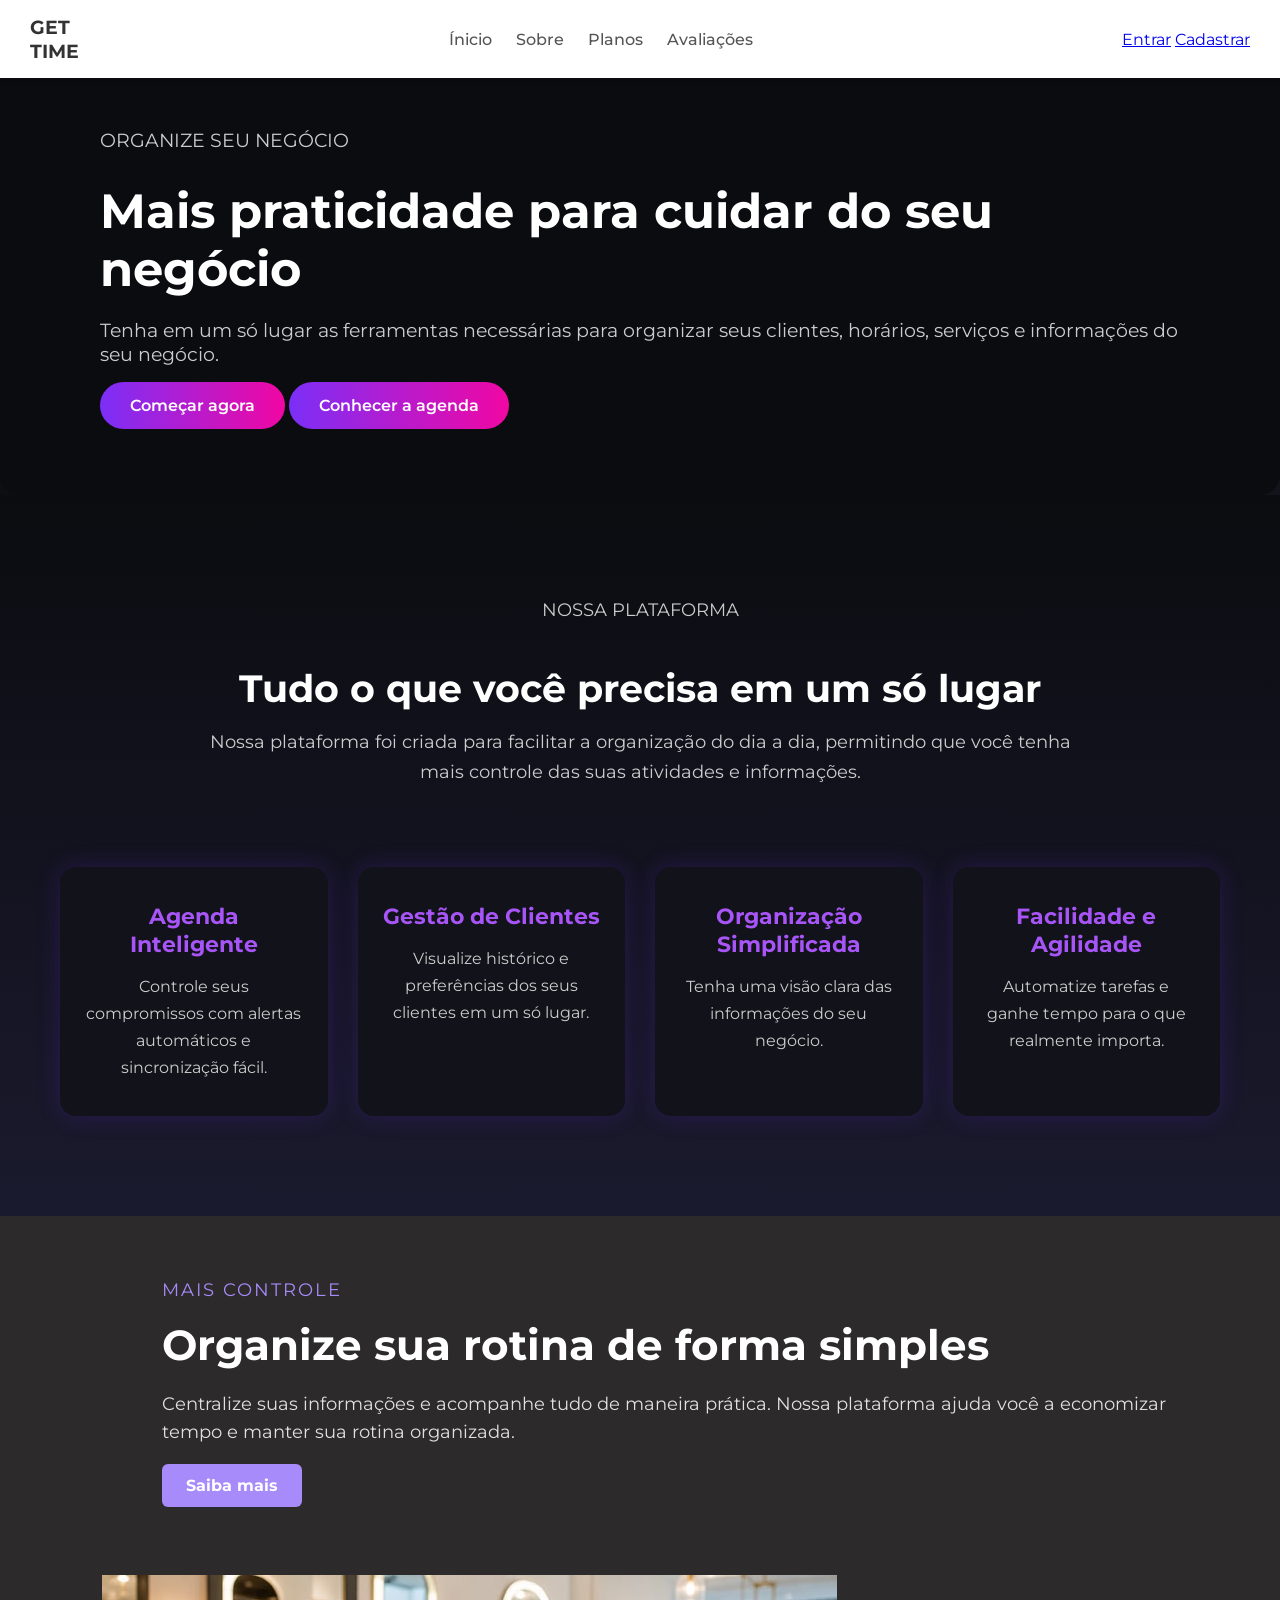
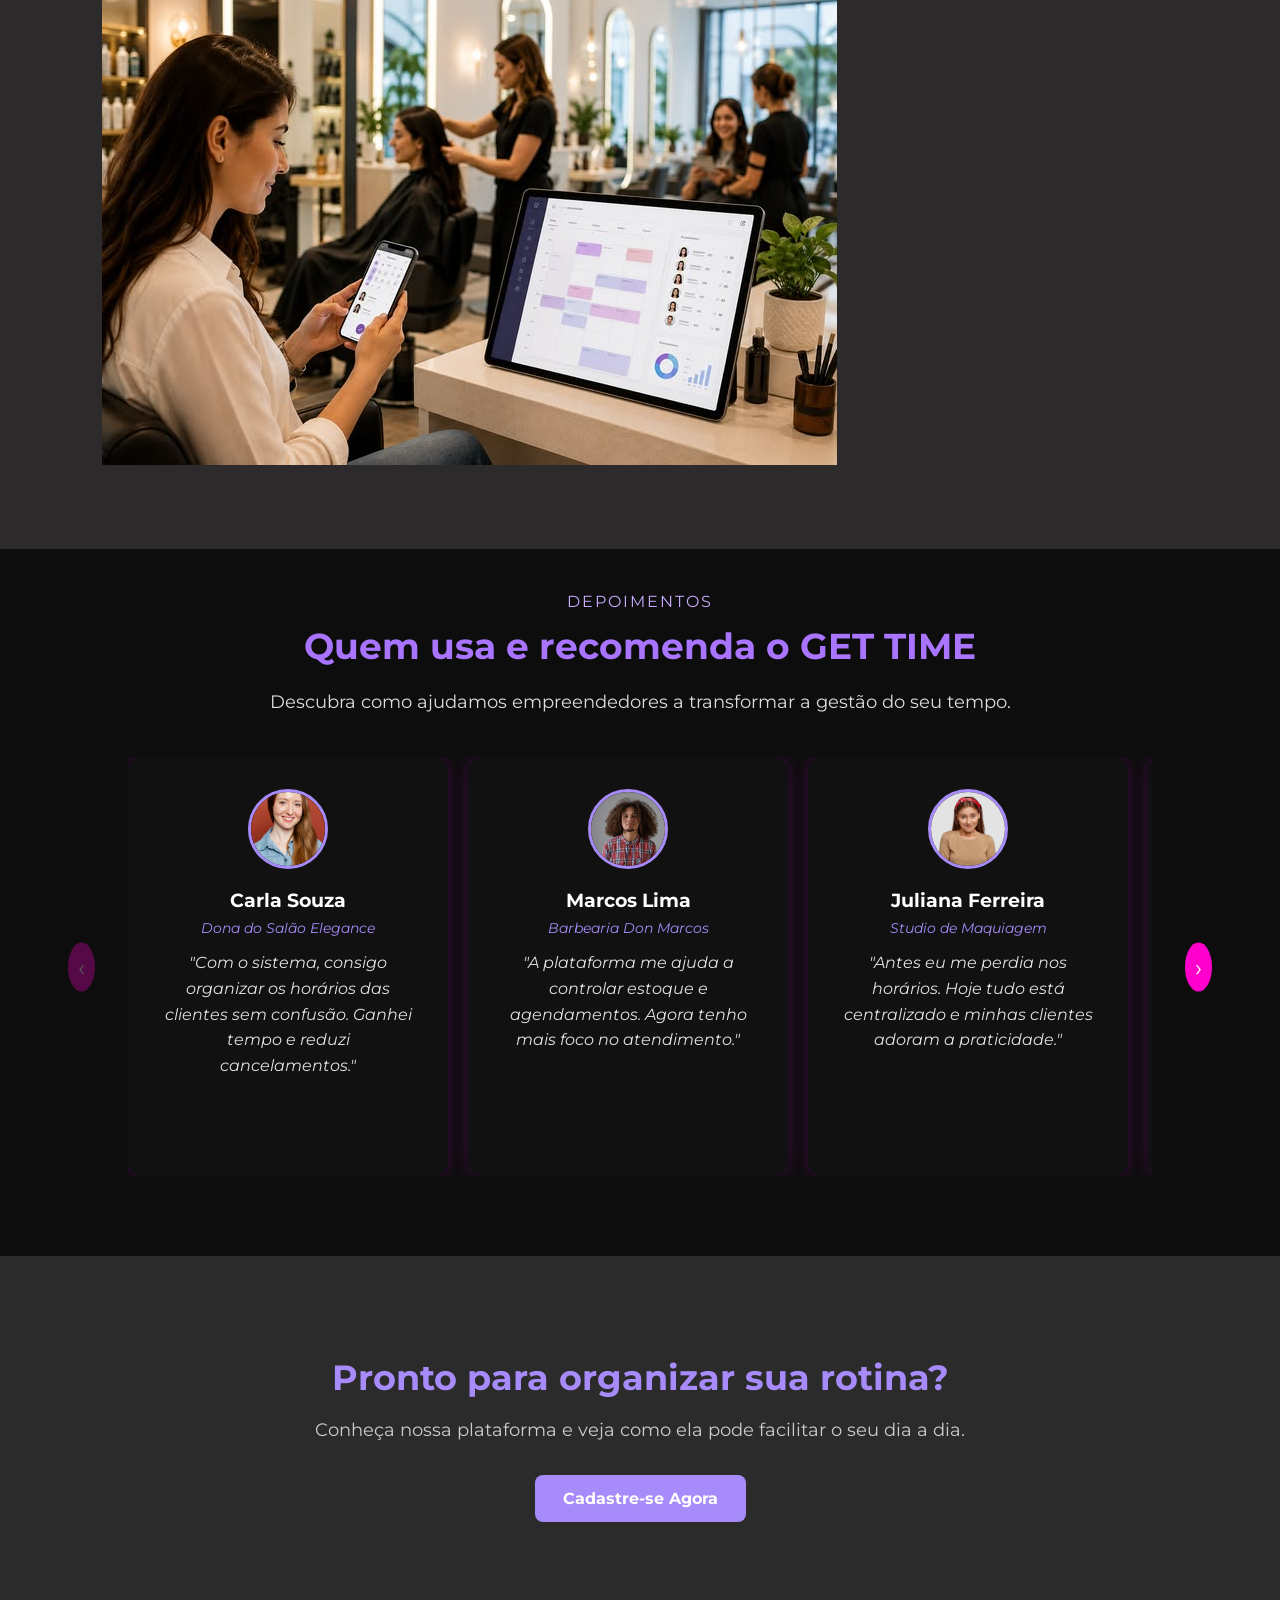
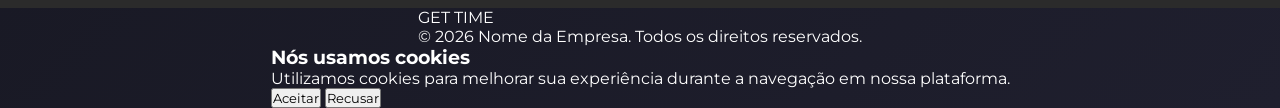
==== index.html @ 741501ce "patrick" ====
<!DOCTYPE html>
<html lang="pt-BR">

<head>
    <meta charset="UTF-8">
    <meta name="viewport" content="width=device-width, initial-scale=1.0">
    <title>Nome da Empresa</title>
    <link rel="stylesheet" href="css/stylesIndex.css">
</head>

<body>

    <!-- =========================
         CABEÇALHO / MENU
    ========================== -->
    <header class="topo">
        <div class="logo">
            <a href="index.html">
                <a href="index.html">GET<BR> TIME</a>
            </a>
        </div>


        <aside class="sidebar">

            <h2>Gestão Integrada Pro</h2>

            <nav>
                <a href="index.html">Ínicio</a>
                <a href="sobre.html">Sobre</a>
                <a href="planos.html">Planos</a>
                <a href="avaliacao.html">Avaliações</a>
            </nav>
            <!-- <nav>
        <a href="#">Dashboard</a>
        <a href="agenda.html">Agenda</a>
        <a href="#">Financeiro</a>
        <a href="#">Administração</a>
    </nav> -->

        </aside>

        <div class="menu-acoes">
            <a href="cadastro.html?modo=entrar" class="botao secundario">Entrar</a>
            <a href="cadastro.html?modo=cadastro" class="botao primario">Cadastrar</a>
        </div>
    </header>

    <main>

        <!-- =========================
             BANNER PRINCIPAL
        ========================== -->
        <section class="banner">
            <div class="banner-texto">
                <p class="subtitulo"><br><br>ORGANIZE SEU NEGÓCIO</p>
                <h1>Mais praticidade para cuidar do seu negócio</h1>
                <p>
                    Tenha em um só lugar as ferramentas
                    necessárias para organizar seus clientes,
                    horários, serviços e informações do seu negócio.
                </p>
                <div class="banner-acoes">
                    <a href="cadastro.html?modo=cadastro" class="botao primario">Começar agora</a>
                    <a href="agenda.html" class="botao secundario">Conhecer a agenda</a>
                </div>
            </div>
            <div class="banner-img">
                <!-- imagem1 -->
            </div>
        </section>

        <!-- =========================
             RECURSOS
        ========================== -->




        <section class="recursos">
            <div class="recursos-intro">
                <p class="subtitulo">NOSSA PLATAFORMA</p>
                <h2>Tudo o que você precisa em um só lugar</h2>
                <p>
                    Nossa plataforma foi criada para facilitar
                    a organização do dia a dia, permitindo que
                    você tenha mais controle das suas atividades
                    e informações.
                </p>
            </div>

            <div class="blocos-container">
                <div class="bloco">
                    <h3>Agenda Inteligente</h3>
                    <p>Controle seus compromissos com alertas automáticos e sincronização fácil.</p>
                </div>

                <div class="bloco">
                    <h3>Gestão de Clientes</h3>
                    <p>Visualize histórico e preferências dos seus clientes em um só lugar.</p>
                </div>

                <div class="bloco">
                    <h3>Organização Simplificada</h3>
                    <p>Tenha uma visão clara das informações do seu negócio.</p>
                </div>

                <div class="bloco">
                    <h3>Facilidade e Agilidade</h3>
                    <p>Automatize tarefas e ganhe tempo para o que realmente importa.</p>
                </div>
            </div>
        </section>

        <!-- =========================
             DESTAQUE / APRESENTAÇÃO
        ========================== -->
        <section class="destaque">
            <div class="destaque-img">
                <!-- imagem2 -->
            </div>

            <div class="destaque-texto">
                <p class="subtitulo">MAIS CONTROLE</p>
                <h2>Organize sua rotina de forma simples</h2>
                <p>
                    Centralize suas informações e acompanhe
                    tudo de maneira prática. Nossa plataforma
                    ajuda você a economizar tempo e manter
                    sua rotina organizada.
                </p>
                <a href="sobre.html" class="link-mais">Saiba mais</a>
            </div>


    <div class="chamada-imagem">
      <img src="img/index1.jpg" alt="Pessoa usando sistema de agendamento" />
    </div>
        </section>

<!-- Avaliações -->

  <section class="avaliacoes">
  <p class="subtitulo">DEPOIMENTOS</p>
  <h2>Quem usa e recomenda o GET TIME</h2>
  <p>Descubra como ajudamos empreendedores a transformar a gestão do seu tempo.</p>

  <div class="carousel-container">
    <button class="carousel-btn prev">‹</button>

    <div class="carousel-track">
      <div class="card">
        <img src="img/carla.jpg" alt="Carla Souza">
        <h3>Carla Souza</h3>
        <p class="profissao">Dona do Salão Elegance</p>
        <p>"Com o sistema, consigo organizar os horários das clientes sem confusão. Ganhei tempo e reduzi cancelamentos."</p>
      </div>

      <div class="card">
        <img src="img/MARCOS.jpg" alt="Marcos Lima">
        <h3>Marcos Lima</h3>
        <p class="profissao">Barbearia Don Marcos</p>
        <p>"A plataforma me ajuda a controlar estoque e agendamentos. Agora tenho mais foco no atendimento."</p>
      </div>

      <div class="card">
        <img src="img/juliana.jpg" alt="Juliana Ferreira">
        <h3>Juliana Ferreira</h3>
        <p class="profissao">Studio de Maquiagem</p>
        <p>"Antes eu me perdia nos horários. Hoje tudo está centralizado e minhas clientes adoram a praticidade."</p>
      </div>

      <div class="card">
        <img src="img/camila.jpg" alt="Camila Duarte">
        <h3>Camila Duarte</h3>
        <p class="profissao">Nail Studio CD</p>
        <p>“A praticidade é surreal. Meus pacientes recebem lembretes automáticos e quase não há faltas. O GET TIME trouxe profissionalismo e tranquilidade.”</p>
      </div>

      <div class="card">
        <img src="img/fran.jpeg" alt="Francielli Silva">
        <h3>Francielli Silva</h3>
        <p class="profissao">Clínica Essência</p>
        <p>“O sistema me ajudou a transformar o caos da agenda em organização. Hoje, cada cliente tem seu horário certinho e eu tenho paz.”</p>
      </div>

      <div class="card">
        <img src="img/kid.jpg" alt="Kid Martins">
        <h3>Kid Martins</h3>
        <p class="profissao">Barber Club</p>
        <p>“O sistema virou meu braço direito. Controle total de horários, estoque e pagamentos. É como ter um gerente 24h comigo.”</p>
      </div>
    </div>

    <button class="carousel-btn next">›</button>
  </div>
</section>

 <!-- =========================
             CHAMADA FINAL
        ========================== -->
        <section class="chamada">
            <h2>Pronto para organizar sua rotina?</h2>
            <p>Conheça nossa plataforma e veja como ela pode facilitar o seu dia a dia.</p><br>
            <a href="cadastro.html?modo=cadastro" class="botao primario">Cadastre-se Agora</a>
        </section>

    </main>




  </div>
</section>




    <!-- =========================
         RODAPÉ
    ========================== -->
    <footer class="rodape">
        <div class="rodape-logo">GET TIME</div>

        <!-- <nav class="rodape-links">
            <a href="index.html">Início</a>
            <a href="sobre.html">Sobre</a>
            <a href="planos.html">Planos</a>
            <a href="agenda.html">Agenda</a>
        </nav> -->

        <p class="rodape-texto">&copy; 2026 Nome da Empresa. Todos os direitos reservados.</p>
    </footer>

    <!-- =========================
         AVISO DE COOKIES
    ========================== -->
    <div class="cookies" id="aviso-cookies" hidden>
        <div class="cookies-texto">
            <h3>Nós usamos cookies</h3>
            <p>Utilizamos cookies para melhorar sua experiência durante a navegação em nossa plataforma.</p>
        </div>
        <div class="cookies-acoes">
            <button type="button" class="botao primario" id="btn-aceitar-cookies">Aceitar</button>
            <button type="button" class="botao secundario" id="btn-recusar-cookies">Recusar</button>
        </div>
    </div>




    <!-- Todo o JavaScript do site está reunido em um único arquivo -->
    <script src="js/script.js"></script>
</body>

</html>
---- css/stylesIndex.css ----
@import url('https://fonts.googleapis.com/css2?family=Montserrat:wght@300;400;500;600;700&display=swap');



* {
    margin: 0;
    padding: 0;
    box-sizing: border-box;
    font-family: 'Montserrat', sans-serif;
}


       body {
    background: linear-gradient(135deg, #0b0c10, #1f1f2e);
    color: #fff;
    display: flex;
    flex-direction: column;
    align-items: center;
    justify-content: flex-start; /* deixa o conteúdo começar do topo */
    min-height: 100vh; /* permite rolagem se o conteúdo for maior */
    overflow-x: hidden; /* evita barra horizontal */
}



    /* --- CABEÇALHO --- */
.topo {
    position: fixed;
    top: 0;
    left: 0;
    width: 100%;
    display: flex;
    justify-content: space-between;
    align-items: center;
    padding: 15px 30px;
    background-color: #ffffff;
    box-shadow: 0 2px 5px rgba(0, 0, 0, 0.1);
    z-index: 1000;
}

.topo .logo a {
    font-weight: 700;
    font-size: 1.2rem;
    color: #333;
    text-decoration: none;
}

.sidebar h2 {
    font-size: 1rem;
    display: none;
}

.sidebar nav a {
    margin: 0 10px;
    text-decoration: none;
    color: #555;
    font-weight: 500;
}

.sidebar nav a:hover {
    color: #512da8;
}

.banner {
    display: flex;
    justify-content: space-between;
    align-items: center;
    padding: 80px 100px;
    background-color: #0b0c10;
    border-radius: 20px;
    flex-wrap: wrap; /* evita corte em telas menores */
    min-height: auto; /* remove altura fixa */
}

.banner-texto {
    flex: 1;
}

.banner-texto h1 {
    font-size: 3rem;
    font-weight: 700;
    color: #fff;
    margin-bottom: 20px;
}

.banner-texto p {
    font-size: 1.2rem;
    color: #ccc;
    margin-bottom: 30px;
}

.banner-texto .botao {
    background: linear-gradient(90deg, #7b2ff7, #f107a3);
    color: #fff;
    padding: 14px 30px;
    border-radius: 30px;
    text-decoration: none;
    font-weight: 600;
    transition: transform 0.3s;
}

.banner-texto .botao:hover {
    transform: scale(1.05);
}

.banner-img img {
    border-radius: 20px;
    box-shadow: 0 0 40px rgba(123, 47, 247, 0.6);
}

/* --- CONTAINER PRINCIPAL --- */
.container {
    background-color: #fff;
    border-radius: 30px;
    box-shadow: 0 5px 15px rgba(0, 0, 0, 0.35);
    position: relative;
    overflow: hidden;
    width: 768px;
    max-width: 100%;
    min-height: 480px;
    margin-top: 60px;
}


.container p {
    font-size: 14px;
    line-height: 20px;
    letter-spacing: 0.3px;
    margin: 20px 0;
}

.container span {
    font-size: 12px;
}

.container a {
    color: #333;
    font-size: 13px;
    text-decoration: none;
    margin: 15px 0 10px;
}


/* CONFIGURAÇÃO DOS BLOCOS TELA INICIAL */

.blocos-container {
    display: flex;
    justify-content: center;
    flex-wrap: wrap;   /* permite quebrar em telas menores */
    gap: 25px;
    padding: 40px;
    align-items: stretch; /* todos os blocos ficam com mesma altura */
}

.bloco {
    flex: 1 1 250px;   /* largura mínima de 250px */
    background-color: #11121a;
    border-radius: 16px;
    box-shadow: 0 0 20px rgba(123, 47, 247, 0.2);
    padding: 30px;
    color: #fff;
    transition: all 0.4s ease;
    position: relative;
    overflow: visible; /* evita cortar texto */
}

.bloco:hover {
    transform: translateY(-10px) scale(1.03);
    box-shadow: 0 0 40px rgba(123, 47, 247, 0.5);
}

.bloco h3 {
    font-size: 1.4rem;
    font-weight: 700;
    color: #7b2ff7;
    margin-bottom: 15px;
}

.bloco p {
    font-size: 1rem;
    color: #ccc;
    line-height: 1.7;   /* mais espaçamento entre linhas */
    word-wrap: break-word; /* evita cortar palavras longas */
    margin-bottom: 0;   /* remove cortes por margem negativa */
}


.recursos {
    padding: 100px 60px 80px; /* espaçamento superior generoso */
    background: linear-gradient(180deg, #0b0c10 0%, #1a1a2e 100%);
    color: #fff;
    text-align: center;
}

.recursos-intro {
    max-width: 900px;
    margin: 0 auto 60px;
    text-align: center;
}

.recursos-intro h2 {
    font-size: 2.4rem;
    font-weight: 700;
    margin-bottom: 15px;
    color: #fff;
}

.recursos-intro p {
    font-size: 1.1rem;
    color: #ccc;
    line-height: 1.7;
    margin-bottom: 40px;
}

.blocos-container {
    display: flex;
    justify-content: center;
    flex-wrap: wrap;
    gap: 30px;
    padding: 20px 0;
}

.bloco {
    flex: 1 1 250px;
    background-color: #11121a;
    border-radius: 16px;
    box-shadow: 0 0 25px rgba(123, 47, 247, 0.2);
    padding: 35px 25px;
    color: #fff;
    transition: all 0.4s ease;
    position: relative;
    overflow: visible;
    min-width: 250px;
}

.bloco h3 {
    font-size: 1.4rem;
    font-weight: 700;
    color: #a855f7;
    margin-bottom: 15px;
}

.bloco p {
    font-size: 1rem;
    color: #ccc;
    line-height: 1.7;
}

/* destaque apresentação */

.destaque {
  background-color: #2c2a2a;
  color: #fff;
  display: flex;
  align-items: center;
  justify-content: space-between;
  padding: 80px 8%; /* reduzido para subir o conteúdo */
  gap: 60px;
  flex-wrap: wrap;
  position: relative;
}

.destaque-texto {
  flex: 1;
  min-width: 320px;
  transform: translateY(-20px); /* sobe o texto suavemente */
}

.destaque-texto .subtitulo {
  font-size: 1.1rem;
  color: #a78bfa;
  letter-spacing: 2px;
  text-transform: uppercase;
  margin-bottom: 15px;
}

.destaque-texto h2 {
  font-size: 2.6rem;
  margin-bottom: 20px;
  color: #fff;
}

.destaque-texto p {
  font-size: 1.1rem;
  color: #e0e0e0;
  margin-bottom: 30px;
  line-height: 1.6;
}

.link-mais {
  background: #a78bfa;
  color: #fff;
  padding: 12px 24px;
  border-radius: 6px;
  text-decoration: none;
  font-weight: bold;
  transition: 0.3s;
}

.link-mais:hover {
  background: #8b5cf6;
  transform: scale(1.05);
  box-shadow: 0 4px 12px rgba(167,139,250,0.4);
}

.destaque-imagem {
  flex: 1;
  min-width: 320px;
  text-align: center;
}

.destaque-imagem img {
  width: 100%;
  max-width: 500px;
  border-radius: 12px;
  box-shadow: 0 6px 18px rgba(0,0,0,0.3);
}

/* Responsividade */
@media (max-width: 768px) {
  .destaque {
    flex-direction: column;
    text-align: center;
  }

  .destaque-imagem img {
    max-width: 90%;
    margin-top: 30px;
  }
}








.chamada {
  background-color: #2b2b2b; /* tom escuro neutro */
  text-align: center;
  padding: 100px 15%;
  color: #fff;
}

.chamada h2 {
  font-size: 2.2rem;
  margin-bottom: 20px;
  color: #a78bfa; /* mantém o roxo suave */
}

.chamada p {
  font-size: 1.1rem;
  color: #ccc;
  margin-bottom: 30px;
}

.chamada .botao {
  background: #a78bfa;
  color: #fff;
  padding: 14px 28px;
  border-radius: 8px;
  text-decoration: none;
  font-weight: bold;
  transition: 0.3s;
}

.chamada .botao:hover {
  background: #8b5cf6;
}



/* FOTOS AVALIAÇÕES */

.card img {
  width: 80px;       /* controla a largura */
  height: 80px;      /* controla a altura */
  object-fit: cover; /* mantém proporção sem distorcer */
  border-radius: 50%; /* deixa circular */
  margin-bottom: 15px;
}

/* AVALIAÇÕES / DEPOIMENTOS - POSICIONAMENTO DE TEXTO */

.avaliacoes {
  text-align: center;
  background-color: #0d0d0d;
  padding-top: 40px; /* diminui o espaço superior */
  padding-bottom: 80px; /* mantém o espaço inferior */
  color: #fff;
}

.avaliacoes .subtitulo {
  font-size: 16px;
  letter-spacing: 2px;
  color: #c8aaff;
  margin-bottom: 10px;
}

.avaliacoes h2 {
  font-size: 36px;
  color: #a974ff;
  font-weight: 700;
  margin-bottom: 20px;
}

.avaliacoes p {
  font-size: 18px;
  color: #ddd;
  max-width: 800px;
  margin: 0 auto 40px auto; /* centraliza e adiciona espaçamento inferior */
  line-height: 1.6;
}

.card {
  background: #1a1a1a;
  border-radius: 16px;
  box-shadow: 0 6px 18px rgba(0,0,0,0.3);
  padding: 30px;
  max-width: 320px;
  text-align: left;
  transition: transform 0.3s, box-shadow 0.3s;
}

.card:hover {
  transform: translateY(-10px);
  box-shadow: 0 10px 25px rgba(167,139,250,0.4);
}

.card img {
  width: 70px;
  height: 70px;
  object-fit: cover;
  border-radius: 50%;
  border: 3px solid #a78bfa;
  margin-bottom: 15px;
}

.card h3 {
  font-size: 1.2rem;
  color: #fff;
  margin-bottom: 5px;
}

.card .profissao {
  font-size: 0.9rem;
  color: #a78bfa;
  margin-bottom: 10px;
}

.card .estrelas {
  color: #ffe600;
  margin-bottom: 15px;
  font-size: 1.2rem;
}

.card p {
  font-size: 1rem;
  color: #e0e0e0;
  line-height: 1.6;
  font-style: italic;
}

/* Responsividade */
@media (max-width: 768px) {
  .avaliacoes-grid {
    flex-direction: column;
    align-items: center;
  }

  .card {
    max-width: 90%;
  }
}

/* CARROSEL DOS DEPOIMENTOS */
.carousel-container {
  position: relative;
  width: 80%; /* ajuste conforme seu layout */
  margin: 0 auto;
}

.carousel-track {
  display: flex;
  overflow: hidden;
  gap: 20px;
}

.carousel-track::-webkit-scrollbar {
  display: none; /* oculta a barra de rolagem */
}

.card {
  flex: 0 0 calc(33.33% - 20px); /* 3 cards por vez */
  background: #111;
  color: #fff;
  border-radius: 15px;
  padding: 2rem;
  text-align: center;
  box-shadow: 0 0 15px rgba(255, 0, 255, 0.2);
}

.card img {
  width: 80px;
  height: 80px;
  border-radius: 50%;
  margin-bottom: 15px;
}

.carousel-btn {
  position: absolute;
  top: 50%;
  transform: translateY(-50%);
  background-color: #ff00cc;
  color: #fff;
  border: none;
  border-radius: 50%;
  font-size: 24px;
  cursor: pointer;
  padding: 10px;
  z-index: 10;
  transition: background 0.3s;
}

.carousel-btn:hover {
  background-color: #e600b8;

  .carousel-btn:disabled {
  cursor: not-allowed;
  opacity: 0.3;
}

}

.carousel-btn.prev { left: -60px; }
.carousel-btn.next { right: -60px; }

@media (max-width: 768px) {
  .card { flex: 0 0 80%; }
}
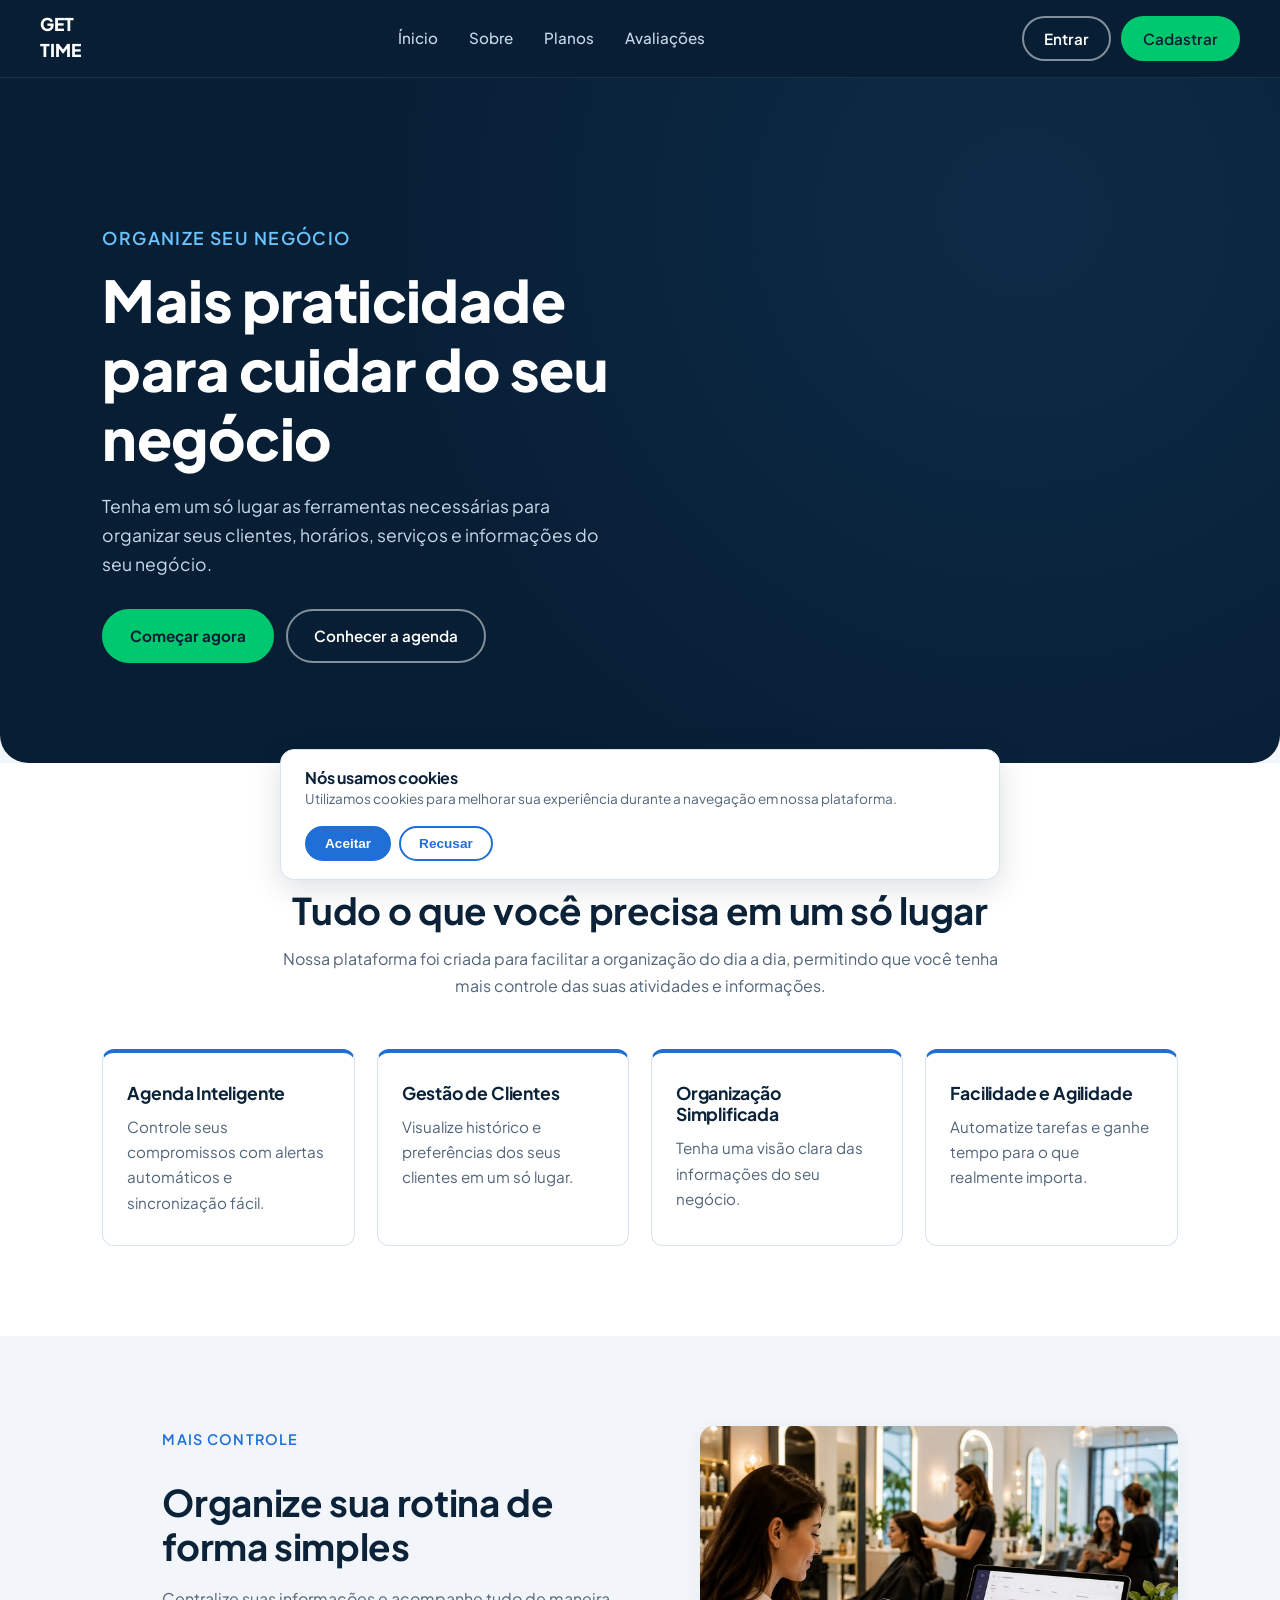
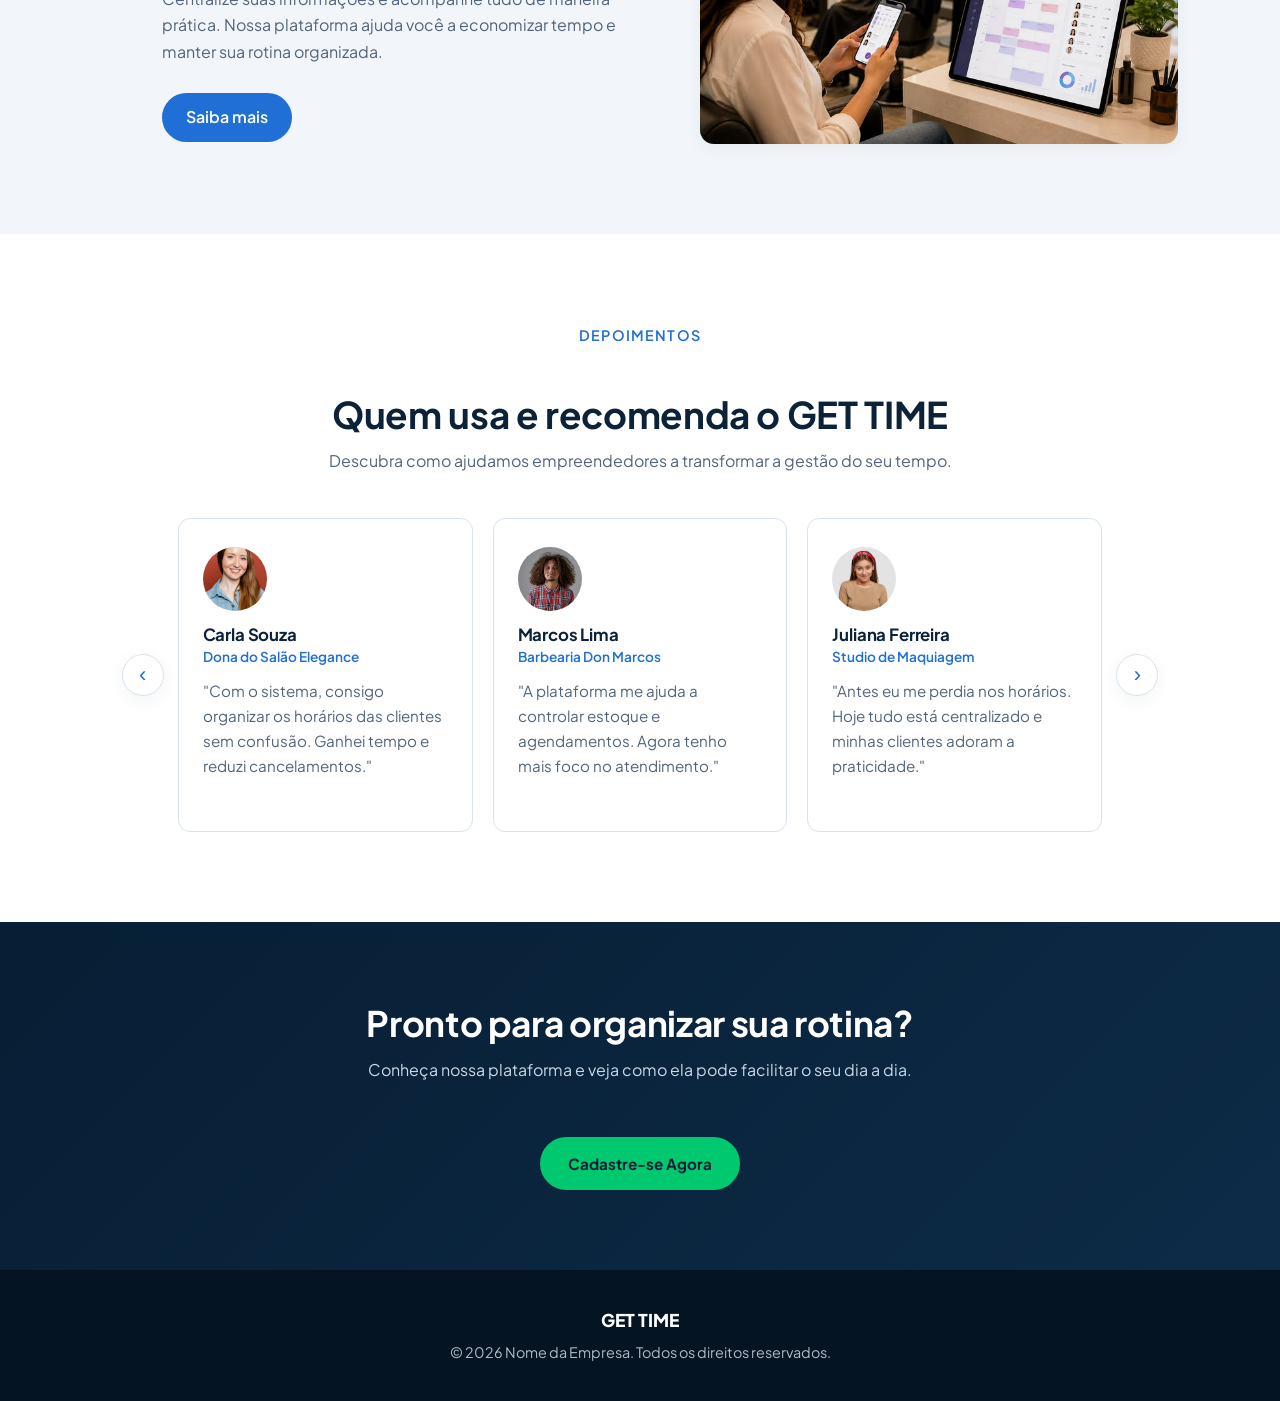
==== commit 5f243995: "atualização jonathan todas as telas" ====
--- a/index.html
+++ b/index.html
@@ -29,7 +29,7 @@
                 <a href="index.html">Ínicio</a>
                 <a href="sobre.html">Sobre</a>
                 <a href="planos.html">Planos</a>
-                <a href="avaliacao.html">Avaliações</a>
+                <a href="#avaliacoes">Avaliações</a>
             </nav>
             <!-- <nav>
         <a href="#">Dashboard</a>
@@ -140,7 +140,7 @@
 
 <!-- Avaliações -->
 
-  <section class="avaliacoes">
+  <section class="avaliacoes" id="avaliacoes" style="scroll-margin-top: 90px;">
   <p class="subtitulo">DEPOIMENTOS</p>
   <h2>Quem usa e recomenda o GET TIME</h2>
   <p>Descubra como ajudamos empreendedores a transformar a gestão do seu tempo.</p>
--- a/css/stylesIndex.css
+++ b/css/stylesIndex.css
@@ -1,541 +1,424 @@
-@import url('https://fonts.googleapis.com/css2?family=Montserrat:wght@300;400;500;600;700&display=swap');
-
-
+/* @import url('https://fonts.googleapis.com/css2?family=Montserrat:wght@300;400;500;600;700&display=swap'); */
+
+@import url('https://fonts.googleapis.com/css2?family=Bebas+Neue&display=swap');
+
+@import url('https://fonts.googleapis.com/css2?family=Plus+Jakarta+Sans:wght@400;500;600;700;800&display=swap');
+
+/* =========================
+   PALETA E BASE
+========================= */
+:root {
+  --fundo: #f2f6fb;
+  --superficie: #ffffff;
+  --verde-suave: #e6eefa;
+  --tinta: #0b2239;
+  --tinta-suave: #52657a;
+  --linha: #d9e3ef;
+  --primaria: #1f6fd6;
+  --primaria-escura: #1759ad;
+  --estrela: #f2b134;
+  --raio: 14px;
+  --sombra: 0 4px 18px rgba(28, 43, 51, 0.06);
+}
 
 * {
-    margin: 0;
-    padding: 0;
-    box-sizing: border-box;
-    font-family: 'Montserrat', sans-serif;
-}
-
-
-       body {
-    background: linear-gradient(135deg, #0b0c10, #1f1f2e);
-    color: #fff;
-    display: flex;
-    flex-direction: column;
-    align-items: center;
-    justify-content: flex-start; /* deixa o conteúdo começar do topo */
-    min-height: 100vh; /* permite rolagem se o conteúdo for maior */
-    overflow-x: hidden; /* evita barra horizontal */
-}
-
-
-
-    /* --- CABEÇALHO --- */
+  margin: 0;
+  padding: 0;
+  box-sizing: border-box;
+}
+
+html { scroll-behavior: smooth; }
+
+body {
+  font-family: 'Plus Jakarta Sans', system-ui, sans-serif;
+  background: var(--fundo);
+  color: var(--tinta);
+  line-height: 1.65;
+  overflow-x: hidden;
+}
+
+[hidden] { display: none !important; }
+
+img { max-width: 100%; display: block; }
+
+a:focus-visible, button:focus-visible {
+  outline: 3px solid var(--primaria);
+  outline-offset: 3px;
+}
+
+h1, h2, h3 { line-height: 1.2; letter-spacing: -0.01em; }
+
+.subtitulo {
+  font-size: 0.9rem;
+  font-weight: 600;
+  color: var(--primaria);
+  letter-spacing: 0.08em;
+  margin-bottom: 12px;
+}
+
+/* =========================
+   BOTÕES
+========================= */
+.botao {
+  display: inline-block;
+  padding: 12px 26px;
+  border-radius: 999px;
+  font-weight: 600;
+  font-size: 0.95rem;
+  text-decoration: none;
+  border: 2px solid var(--primaria);
+  cursor: pointer;
+  transition: background 0.2s, color 0.2s;
+}
+
+.botao.primario {
+  background: var(--primaria);
+  color: #fff;
+}
+.botao.primario:hover { background: var(--primaria-escura); border-color: var(--primaria-escura); }
+
+.botao.secundario {
+  background: transparent;
+  color: var(--primaria);
+}
+.botao.secundario:hover { background: var(--verde-suave); }
+
+/* =========================
+   CABEÇALHO
+========================= */
 .topo {
-    position: fixed;
-    top: 0;
-    left: 0;
-    width: 100%;
-    display: flex;
-    justify-content: space-between;
-    align-items: center;
-    padding: 15px 30px;
-    background-color: #ffffff;
-    box-shadow: 0 2px 5px rgba(0, 0, 0, 0.1);
-    z-index: 1000;
+  position: fixed;
+  top: 0;
+  left: 0;
+  width: 100%;
+  display: flex;
+  justify-content: space-between;
+  align-items: center;
+  gap: 20px;
+  padding: 12px 40px;
+  background: rgba(255, 255, 255, 0.95);
+  border-bottom: 1px solid var(--linha);
+  z-index: 1000;
 }
 
 .topo .logo a {
-    font-weight: 700;
-    font-size: 1.2rem;
-    color: #333;
-    text-decoration: none;
-}
-
-.sidebar h2 {
-    font-size: 1rem;
-    display: none;
-}
+  font-weight: 800;
+  font-size: 1.1rem;
+  line-height: 1.1;
+  color: var(--primaria);
+  text-decoration: none;
+}
+
+.sidebar h2 { display: none; }
 
 .sidebar nav a {
-    margin: 0 10px;
-    text-decoration: none;
-    color: #555;
-    font-weight: 500;
-}
-
-.sidebar nav a:hover {
-    color: #512da8;
-}
-
+  margin: 0 14px;
+  text-decoration: none;
+  color: var(--tinta-suave);
+  font-weight: 500;
+  font-size: 0.95rem;
+}
+.sidebar nav a:hover { color: var(--primaria); }
+
+.menu-acoes { display: flex; gap: 10px; }
+.menu-acoes .botao { padding: 8px 20px; }
+
+main { padding-top: 76px; }
+
+/* =========================
+   BANNER
+========================= */
 .banner {
-    display: flex;
-    justify-content: space-between;
-    align-items: center;
-    padding: 80px 100px;
-    background-color: #0b0c10;
-    border-radius: 20px;
-    flex-wrap: wrap; /* evita corte em telas menores */
-    min-height: auto; /* remove altura fixa */
-}
-
-.banner-texto {
-    flex: 1;
-}
-
-.banner-texto h1 {
-    font-size: 3rem;
-    font-weight: 700;
-    color: #fff;
-    margin-bottom: 20px;
-}
-
-.banner-texto p {
-    font-size: 1.2rem;
-    color: #ccc;
-    margin-bottom: 30px;
-}
-
-.banner-texto .botao {
-    background: linear-gradient(90deg, #7b2ff7, #f107a3);
-    color: #fff;
-    padding: 14px 30px;
-    border-radius: 30px;
-    text-decoration: none;
-    font-weight: 600;
-    transition: transform 0.3s;
-}
-
-.banner-texto .botao:hover {
-    transform: scale(1.05);
-}
-
-.banner-img img {
-    border-radius: 20px;
-    box-shadow: 0 0 40px rgba(123, 47, 247, 0.6);
-}
-
-/* --- CONTAINER PRINCIPAL --- */
-.container {
-    background-color: #fff;
-    border-radius: 30px;
-    box-shadow: 0 5px 15px rgba(0, 0, 0, 0.35);
-    position: relative;
-    overflow: hidden;
-    width: 768px;
-    max-width: 100%;
-    min-height: 480px;
-    margin-top: 60px;
-}
-
-
-.container p {
-    font-size: 14px;
-    line-height: 20px;
-    letter-spacing: 0.3px;
-    margin: 20px 0;
-}
-
-.container span {
-    font-size: 12px;
-}
-
-.container a {
-    color: #333;
-    font-size: 13px;
-    text-decoration: none;
-    margin: 15px 0 10px;
-}
-
-
-/* CONFIGURAÇÃO DOS BLOCOS TELA INICIAL */
-
-.blocos-container {
-    display: flex;
-    justify-content: center;
-    flex-wrap: wrap;   /* permite quebrar em telas menores */
-    gap: 25px;
-    padding: 40px;
-    align-items: stretch; /* todos os blocos ficam com mesma altura */
-}
-
-.bloco {
-    flex: 1 1 250px;   /* largura mínima de 250px */
-    background-color: #11121a;
-    border-radius: 16px;
-    box-shadow: 0 0 20px rgba(123, 47, 247, 0.2);
-    padding: 30px;
-    color: #fff;
-    transition: all 0.4s ease;
-    position: relative;
-    overflow: visible; /* evita cortar texto */
-}
-
-.bloco:hover {
-    transform: translateY(-10px) scale(1.03);
-    box-shadow: 0 0 40px rgba(123, 47, 247, 0.5);
-}
-
-.bloco h3 {
-    font-size: 1.4rem;
-    font-weight: 700;
-    color: #7b2ff7;
-    margin-bottom: 15px;
-}
-
-.bloco p {
-    font-size: 1rem;
-    color: #ccc;
-    line-height: 1.7;   /* mais espaçamento entre linhas */
-    word-wrap: break-word; /* evita cortar palavras longas */
-    margin-bottom: 0;   /* remove cortes por margem negativa */
-}
-
-
-.recursos {
-    padding: 100px 60px 80px; /* espaçamento superior generoso */
-    background: linear-gradient(180deg, #0b0c10 0%, #1a1a2e 100%);
-    color: #fff;
-    text-align: center;
-}
-
-.recursos-intro {
-    max-width: 900px;
-    margin: 0 auto 60px;
-    text-align: center;
-}
-
-.recursos-intro h2 {
-    font-size: 2.4rem;
-    font-weight: 700;
-    margin-bottom: 15px;
-    color: #fff;
-}
-
-.recursos-intro p {
-    font-size: 1.1rem;
-    color: #ccc;
-    line-height: 1.7;
-    margin-bottom: 40px;
-}
-
-.blocos-container {
-    display: flex;
-    justify-content: center;
-    flex-wrap: wrap;
-    gap: 30px;
-    padding: 20px 0;
-}
-
-.bloco {
-    flex: 1 1 250px;
-    background-color: #11121a;
-    border-radius: 16px;
-    box-shadow: 0 0 25px rgba(123, 47, 247, 0.2);
-    padding: 35px 25px;
-    color: #fff;
-    transition: all 0.4s ease;
-    position: relative;
-    overflow: visible;
-    min-width: 250px;
-}
-
-.bloco h3 {
-    font-size: 1.4rem;
-    font-weight: 700;
-    color: #a855f7;
-    margin-bottom: 15px;
-}
-
-.bloco p {
-    font-size: 1rem;
-    color: #ccc;
-    line-height: 1.7;
-}
-
-/* destaque apresentação */
-
-.destaque {
-  background-color: #2c2a2a;
-  color: #fff;
   display: flex;
   align-items: center;
   justify-content: space-between;
-  padding: 80px 8%; /* reduzido para subir o conteúdo */
+  gap: 40px;
+  padding: 80px 8% 90px;
+  background: linear-gradient(180deg, var(--verde-suave) 0%, var(--fundo) 100%);
+}
+
+.banner-texto { flex: 1; max-width: 640px; }
+
+.banner-texto h1 {
+  font-size: clamp(2rem, 4.5vw, 3.2rem);
+  font-weight: 800;
+  margin-bottom: 20px;
+}
+
+.banner-texto p { color: var(--tinta-suave); font-size: 1.1rem; }
+.banner-texto .subtitulo { color: var(--primaria); margin-bottom: 12px; }
+
+.banner-acoes { display: flex; flex-wrap: wrap; gap: 12px; margin-top: 30px; }
+
+.banner-img { flex: 1; }
+.banner-img:empty { display: none; }
+.banner-img img { border-radius: var(--raio); box-shadow: var(--sombra); }
+
+/* =========================
+   RECURSOS
+========================= */
+.recursos {
+  padding: 90px 8%;
+  background: var(--superficie);
+  text-align: center;
+}
+
+.recursos-intro { max-width: 720px; margin: 0 auto 50px; }
+.recursos-intro h2 { font-size: clamp(1.7rem, 3vw, 2.3rem); margin-bottom: 14px; }
+.recursos-intro p { color: var(--tinta-suave); }
+
+.blocos-container {
+  display: grid;
+  grid-template-columns: repeat(auto-fit, minmax(230px, 1fr));
+  gap: 22px;
+}
+
+.bloco {
+  background: var(--fundo);
+  border: 1px solid var(--linha);
+  border-radius: var(--raio);
+  padding: 30px 24px;
+  text-align: left;
+}
+
+.bloco h3 { font-size: 1.1rem; font-weight: 700; color: var(--primaria); margin-bottom: 10px; }
+.bloco p { font-size: 0.95rem; color: var(--tinta-suave); }
+
+/* =========================
+   DESTAQUE
+========================= */
+.destaque {
+  display: flex;
+  align-items: center;
+  justify-content: space-between;
+  flex-wrap: wrap;
   gap: 60px;
-  flex-wrap: wrap;
-  position: relative;
-}
-
-.destaque-texto {
-  flex: 1;
-  min-width: 320px;
-  transform: translateY(-20px); /* sobe o texto suavemente */
-}
-
-.destaque-texto .subtitulo {
-  font-size: 1.1rem;
-  color: #a78bfa;
-  letter-spacing: 2px;
-  text-transform: uppercase;
-  margin-bottom: 15px;
-}
-
-.destaque-texto h2 {
-  font-size: 2.6rem;
-  margin-bottom: 20px;
+  padding: 90px 8%;
+  background: var(--fundo);
+}
+
+.destaque-img:empty { display: none; }
+
+.destaque-texto { flex: 1; min-width: 300px; max-width: 560px; }
+.destaque-texto h2 { font-size: clamp(1.7rem, 3vw, 2.3rem); margin-bottom: 18px; }
+.destaque-texto p { color: var(--tinta-suave); margin-bottom: 28px; }
+
+.link-mais {
+  display: inline-block;
+  padding: 11px 24px;
+  border-radius: 999px;
+  background: var(--primaria);
   color: #fff;
-}
-
-.destaque-texto p {
-  font-size: 1.1rem;
-  color: #e0e0e0;
-  margin-bottom: 30px;
-  line-height: 1.6;
-}
-
-.link-mais {
-  background: #a78bfa;
-  color: #fff;
-  padding: 12px 24px;
-  border-radius: 6px;
+  font-weight: 600;
   text-decoration: none;
-  font-weight: bold;
-  transition: 0.3s;
-}
-
-.link-mais:hover {
-  background: #8b5cf6;
-  transform: scale(1.05);
-  box-shadow: 0 4px 12px rgba(167,139,250,0.4);
-}
-
-.destaque-imagem {
-  flex: 1;
-  min-width: 320px;
-  text-align: center;
-}
-
-.destaque-imagem img {
+  transition: background 0.2s;
+}
+.link-mais:hover { background: var(--primaria-escura); }
+
+.chamada-imagem { flex: 1; min-width: 300px; }
+.chamada-imagem img {
   width: 100%;
-  max-width: 500px;
-  border-radius: 12px;
-  box-shadow: 0 6px 18px rgba(0,0,0,0.3);
-}
-
-/* Responsividade */
-@media (max-width: 768px) {
-  .destaque {
-    flex-direction: column;
-    text-align: center;
-  }
-
-  .destaque-imagem img {
-    max-width: 90%;
-    margin-top: 30px;
-  }
-}
-
-
-
-
-
-
-
-
-.chamada {
-  background-color: #2b2b2b; /* tom escuro neutro */
-  text-align: center;
-  padding: 100px 15%;
-  color: #fff;
-}
-
-.chamada h2 {
-  font-size: 2.2rem;
-  margin-bottom: 20px;
-  color: #a78bfa; /* mantém o roxo suave */
-}
-
-.chamada p {
-  font-size: 1.1rem;
-  color: #ccc;
-  margin-bottom: 30px;
-}
-
-.chamada .botao {
-  background: #a78bfa;
-  color: #fff;
-  padding: 14px 28px;
-  border-radius: 8px;
-  text-decoration: none;
-  font-weight: bold;
-  transition: 0.3s;
-}
-
-.chamada .botao:hover {
-  background: #8b5cf6;
-}
-
-
-
-/* FOTOS AVALIAÇÕES */
-
-.card img {
-  width: 80px;       /* controla a largura */
-  height: 80px;      /* controla a altura */
-  object-fit: cover; /* mantém proporção sem distorcer */
-  border-radius: 50%; /* deixa circular */
-  margin-bottom: 15px;
-}
-
-/* AVALIAÇÕES / DEPOIMENTOS - POSICIONAMENTO DE TEXTO */
-
+  max-width: 520px;
+  margin-left: auto;
+  border-radius: var(--raio);
+  box-shadow: var(--sombra);
+}
+
+/* =========================
+   DEPOIMENTOS
+========================= */
 .avaliacoes {
   text-align: center;
-  background-color: #0d0d0d;
-  padding-top: 40px; /* diminui o espaço superior */
-  padding-bottom: 80px; /* mantém o espaço inferior */
-  color: #fff;
-}
-
-.avaliacoes .subtitulo {
-  font-size: 16px;
-  letter-spacing: 2px;
-  color: #c8aaff;
-  margin-bottom: 10px;
-}
-
-.avaliacoes h2 {
-  font-size: 36px;
-  color: #a974ff;
-  font-weight: 700;
-  margin-bottom: 20px;
-}
-
-.avaliacoes p {
-  font-size: 18px;
-  color: #ddd;
-  max-width: 800px;
-  margin: 0 auto 40px auto; /* centraliza e adiciona espaçamento inferior */
-  line-height: 1.6;
-}
+  background: var(--superficie);
+  padding: 90px 8%;
+}
+
+.avaliacoes h2 { font-size: clamp(1.7rem, 3vw, 2.3rem); margin-bottom: 12px; }
+.avaliacoes > p { color: var(--tinta-suave); max-width: 640px; margin: 0 auto 44px; }
+
+.carousel-container { position: relative; width: 86%; margin: 0 auto; }
+
+.carousel-track { display: flex; overflow: hidden; gap: 20px; }
 
 .card {
-  background: #1a1a1a;
-  border-radius: 16px;
-  box-shadow: 0 6px 18px rgba(0,0,0,0.3);
-  padding: 30px;
-  max-width: 320px;
+  flex: 0 0 calc((100% - 40px) / 3);
+  background: var(--fundo);
+  border: 1px solid var(--linha);
+  border-radius: var(--raio);
+  padding: 28px 24px;
   text-align: left;
-  transition: transform 0.3s, box-shadow 0.3s;
-}
-
-.card:hover {
-  transform: translateY(-10px);
-  box-shadow: 0 10px 25px rgba(167,139,250,0.4);
 }
 
 .card img {
-  width: 70px;
-  height: 70px;
+  width: 64px;
+  height: 64px;
   object-fit: cover;
   border-radius: 50%;
-  border: 3px solid #a78bfa;
-  margin-bottom: 15px;
-}
-
-.card h3 {
-  font-size: 1.2rem;
-  color: #fff;
-  margin-bottom: 5px;
-}
-
-.card .profissao {
-  font-size: 0.9rem;
-  color: #a78bfa;
-  margin-bottom: 10px;
-}
-
-.card .estrelas {
-  color: #ffe600;
-  margin-bottom: 15px;
-  font-size: 1.2rem;
-}
-
-.card p {
-  font-size: 1rem;
-  color: #e0e0e0;
-  line-height: 1.6;
-  font-style: italic;
-}
-
-/* Responsividade */
-@media (max-width: 768px) {
-  .avaliacoes-grid {
-    flex-direction: column;
-    align-items: center;
-  }
-
-  .card {
-    max-width: 90%;
-  }
-}
-
-/* CARROSEL DOS DEPOIMENTOS */
-.carousel-container {
-  position: relative;
-  width: 80%; /* ajuste conforme seu layout */
-  margin: 0 auto;
-}
-
-.carousel-track {
-  display: flex;
-  overflow: hidden;
-  gap: 20px;
-}
-
-.carousel-track::-webkit-scrollbar {
-  display: none; /* oculta a barra de rolagem */
-}
-
-.card {
-  flex: 0 0 calc(33.33% - 20px); /* 3 cards por vez */
-  background: #111;
-  color: #fff;
-  border-radius: 15px;
-  padding: 2rem;
-  text-align: center;
-  box-shadow: 0 0 15px rgba(255, 0, 255, 0.2);
-}
-
-.card img {
-  width: 80px;
-  height: 80px;
-  border-radius: 50%;
-  margin-bottom: 15px;
-}
+  margin-bottom: 14px;
+}
+
+.card h3 { font-size: 1.05rem; color: var(--tinta); }
+.card .profissao { font-size: 0.85rem; font-weight: 600; color: var(--primaria); margin-bottom: 10px; }
+.card p { font-size: 0.95rem; color: var(--tinta-suave); }
 
 .carousel-btn {
   position: absolute;
   top: 50%;
   transform: translateY(-50%);
-  background-color: #ff00cc;
+  width: 42px;
+  height: 42px;
+  display: grid;
+  place-items: center;
+  background: var(--superficie);
+  color: var(--primaria);
+  border: 1px solid var(--linha);
+  border-radius: 50%;
+  font-size: 22px;
+  cursor: pointer;
+  box-shadow: var(--sombra);
+  z-index: 10;
+  transition: background 0.2s, color 0.2s;
+}
+.carousel-btn:hover { background: var(--primaria); color: #fff; }
+.carousel-btn:disabled { cursor: not-allowed; opacity: 0.4; }
+.carousel-btn.prev { left: -56px; }
+.carousel-btn.next { right: -56px; }
+
+/* =========================
+   CHAMADA FINAL
+========================= */
+.chamada {
+  background: var(--primaria);
   color: #fff;
-  border: none;
-  border-radius: 50%;
-  font-size: 24px;
-  cursor: pointer;
-  padding: 10px;
-  z-index: 10;
-  transition: background 0.3s;
-}
-
-.carousel-btn:hover {
-  background-color: #e600b8;
-
-  .carousel-btn:disabled {
-  cursor: not-allowed;
-  opacity: 0.3;
-}
-
-}
-
-.carousel-btn.prev { left: -60px; }
-.carousel-btn.next { right: -60px; }
+  text-align: center;
+  padding: 80px 10%;
+}
+
+.chamada h2 { font-size: clamp(1.6rem, 3vw, 2.2rem); margin-bottom: 12px; }
+.chamada p { color: #d6ece9; margin-bottom: 28px; }
+
+.chamada .botao.primario {
+  background: #fff;
+  color: var(--primaria);
+  border-color: #fff;
+}
+.chamada .botao.primario:hover { background: var(--verde-suave); border-color: var(--verde-suave); }
+
+/* =========================
+   RODAPÉ
+========================= */
+.rodape {
+  text-align: center;
+  padding: 36px 20px;
+  background: var(--tinta);
+  color: #aebcc2;
+  font-size: 0.9rem;
+}
+.rodape-logo { color: #fff; font-weight: 800; font-size: 1.1rem; margin-bottom: 6px; }
+
+/* =========================
+   COOKIES
+========================= */
+.cookies {
+  position: fixed;
+  left: 20px;
+  right: 20px;
+  bottom: 20px;
+  max-width: 720px;
+  margin: 0 auto;
+  display: flex;
+  align-items: center;
+  justify-content: space-between;
+  flex-wrap: wrap;
+  gap: 16px;
+  padding: 18px 24px;
+  background: var(--superficie);
+  border: 1px solid var(--linha);
+  border-radius: var(--raio);
+  box-shadow: 0 8px 30px rgba(28, 43, 51, 0.15);
+  z-index: 2000;
+}
+.cookies-texto h3 { font-size: 1rem; }
+.cookies-texto p { font-size: 0.85rem; color: var(--tinta-suave); }
+.cookies-acoes { display: flex; gap: 8px; }
+.cookies .botao { padding: 8px 18px; font-size: 0.85rem; }
+
+/* =========================
+   RESPONSIVO
+========================= */
+@media (max-width: 900px) {
+  .topo { padding: 10px 16px; flex-wrap: wrap; justify-content: center; }
+  main { padding-top: 120px; }
+  .banner { flex-direction: column; padding: 50px 6%; }
+  .carousel-container { width: 100%; }
+  .carousel-btn.prev { left: -6px; }
+  .carousel-btn.next { right: -6px; }
+}
 
 @media (max-width: 768px) {
-  .card { flex: 0 0 80%; }
-}
+  .card { flex: 0 0 85%; }
+  .destaque { gap: 30px; }
+}
+
+@media (prefers-reduced-motion: reduce) {
+  * { transition: none !important; scroll-behavior: auto !important; }
+}
+
+
+/* =========================================================
+   ESTILO "ESCOLA ONLINE" (inspirado na Alura)
+   Azul marinho no topo e na chamada final, verde só nos botões
+   de ação e seções claras no meio para não pesar.
+========================================================= */
+:root {
+  --marinho: #071e34;
+  --marinho-2: #0d2b47;
+  --ciano: #6cc4ff;
+  --cta: #00c86f;
+  --cta-escuro: #00a95e;
+}
+
+/* Cabeçalho */
+.topo { background: var(--marinho); border-bottom: 1px solid rgba(255,255,255,.08); }
+.topo .logo a { color: #fff; }
+.sidebar nav a { color: #c9d8e8; }
+.sidebar nav a:hover { color: #fff; }
+.topo .botao.secundario { color: #fff; border-color: rgba(255,255,255,.5); }
+.topo .botao.secundario:hover { background: rgba(255,255,255,.1); }
+.topo .botao.primario { background: var(--cta); border-color: var(--cta); color: var(--marinho); }
+.topo .botao.primario:hover { background: var(--cta-escuro); border-color: var(--cta-escuro); }
+
+/* Banner */
+.banner {
+  background: radial-gradient(circle at 80% 20%, var(--marinho-2) 0%, var(--marinho) 60%);
+  padding-top: 90px;
+  padding-bottom: 100px;
+  border-radius: 0 0 28px 28px;
+}
+.banner-texto h1 { color: #fff; font-size: clamp(2.2rem, 5vw, 3.6rem); }
+.banner-texto p { color: #c9d8e8; }
+.banner-texto .subtitulo { color: var(--ciano); }
+.banner .botao.primario { background: var(--cta); border-color: var(--cta); color: var(--marinho); font-weight: 700; }
+.banner .botao.primario:hover { background: var(--cta-escuro); border-color: var(--cta-escuro); }
+.banner .botao.secundario { color: #fff; border-color: rgba(255,255,255,.5); }
+.banner .botao.secundario:hover { background: rgba(255,255,255,.1); }
+
+/* Seções claras */
+.recursos .subtitulo, .destaque .subtitulo, .avaliacoes .subtitulo { color: var(--primaria); }
+.bloco { background: #fff; border: 1px solid var(--linha); border-top: 4px solid var(--primaria); border-radius: 12px; transition: box-shadow .2s; }
+.bloco:hover { box-shadow: 0 10px 28px rgba(7,30,52,.10); }
+.bloco h3 { color: var(--tinta); }
+.recursos { background: #fff; }
+.destaque { background: var(--fundo); }
+.card { background: #fff; border-radius: 12px; }
+.card .profissao { color: var(--primaria); }
+.carousel-btn:hover { background: var(--primaria); }
+
+/* Chamada final */
+.chamada { background: linear-gradient(135deg, var(--marinho) 0%, var(--marinho-2) 100%); }
+.chamada p { color: #c9d8e8; }
+.chamada .botao.primario { background: var(--cta); border-color: var(--cta); color: var(--marinho); font-weight: 700; }
+.chamada .botao.primario:hover { background: var(--cta-escuro); border-color: var(--cta-escuro); }
+
+/* Rodapé */
+.rodape { background: #041423; }
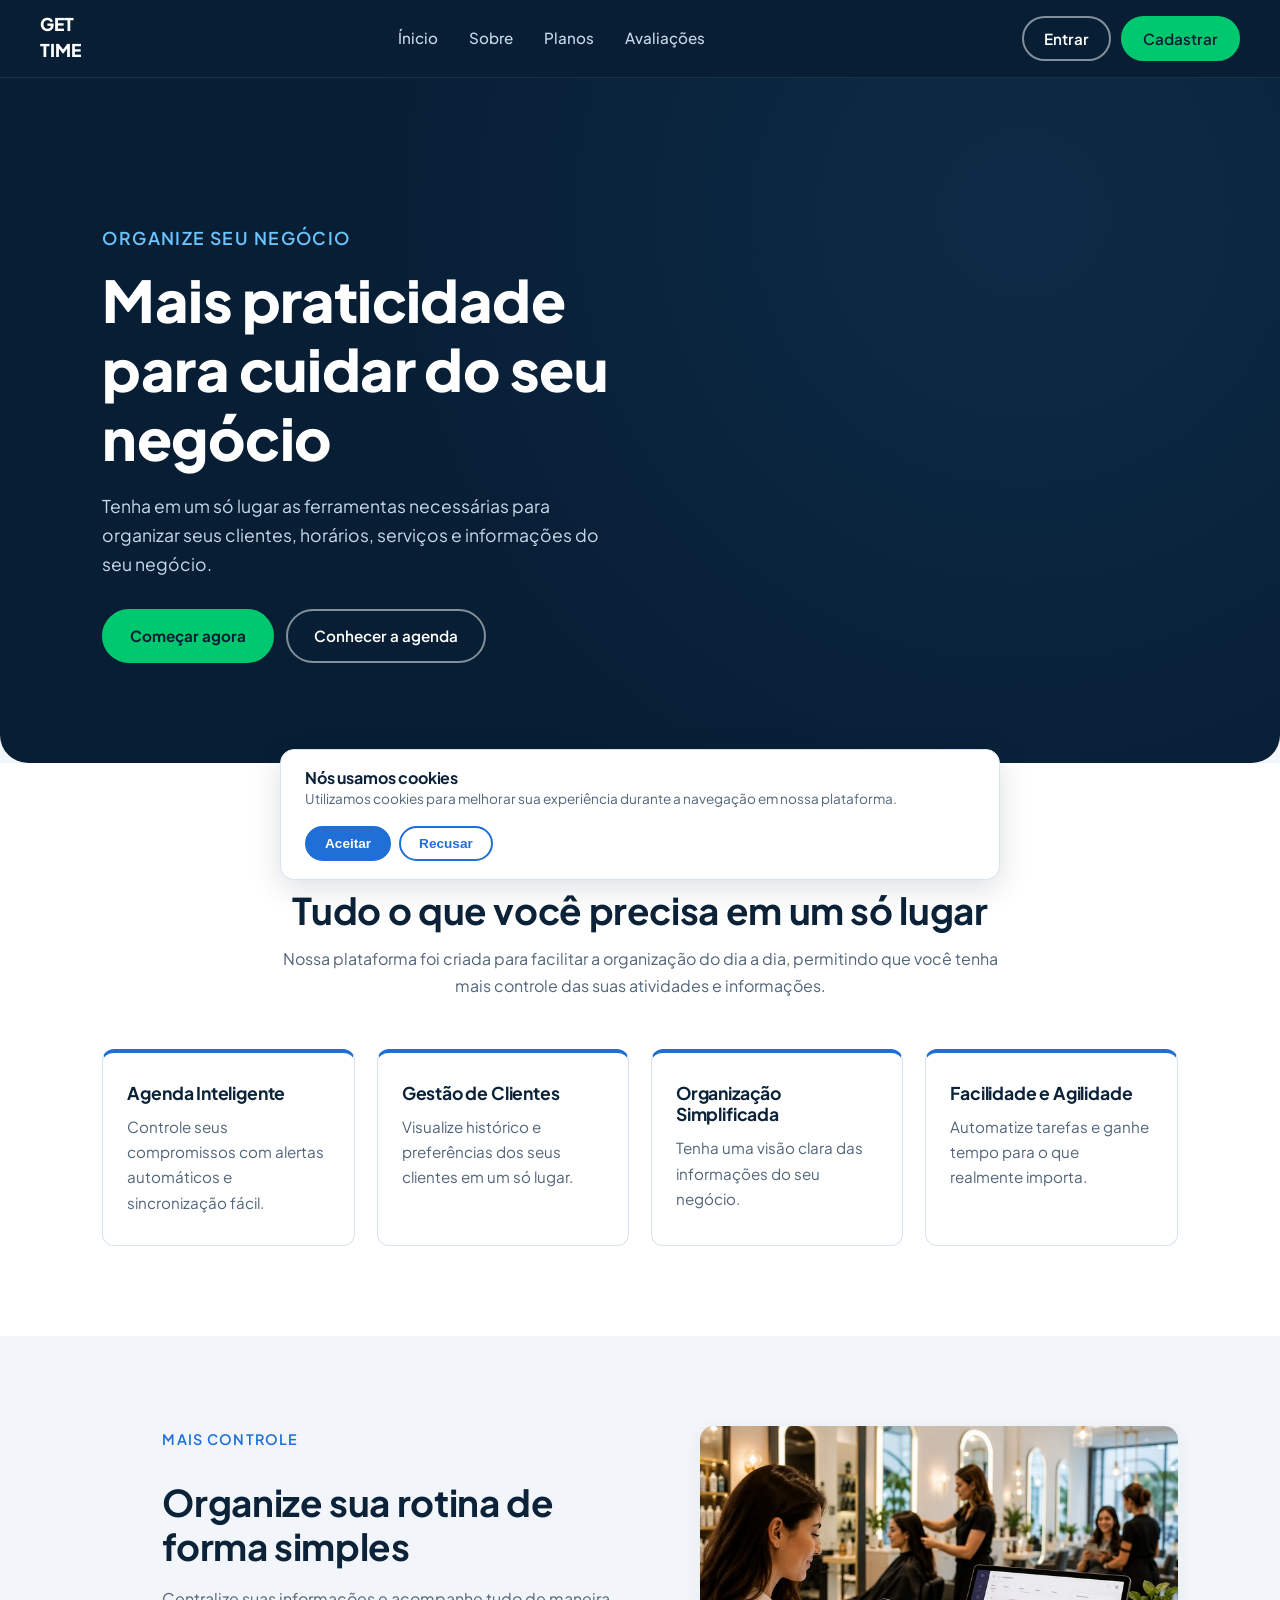
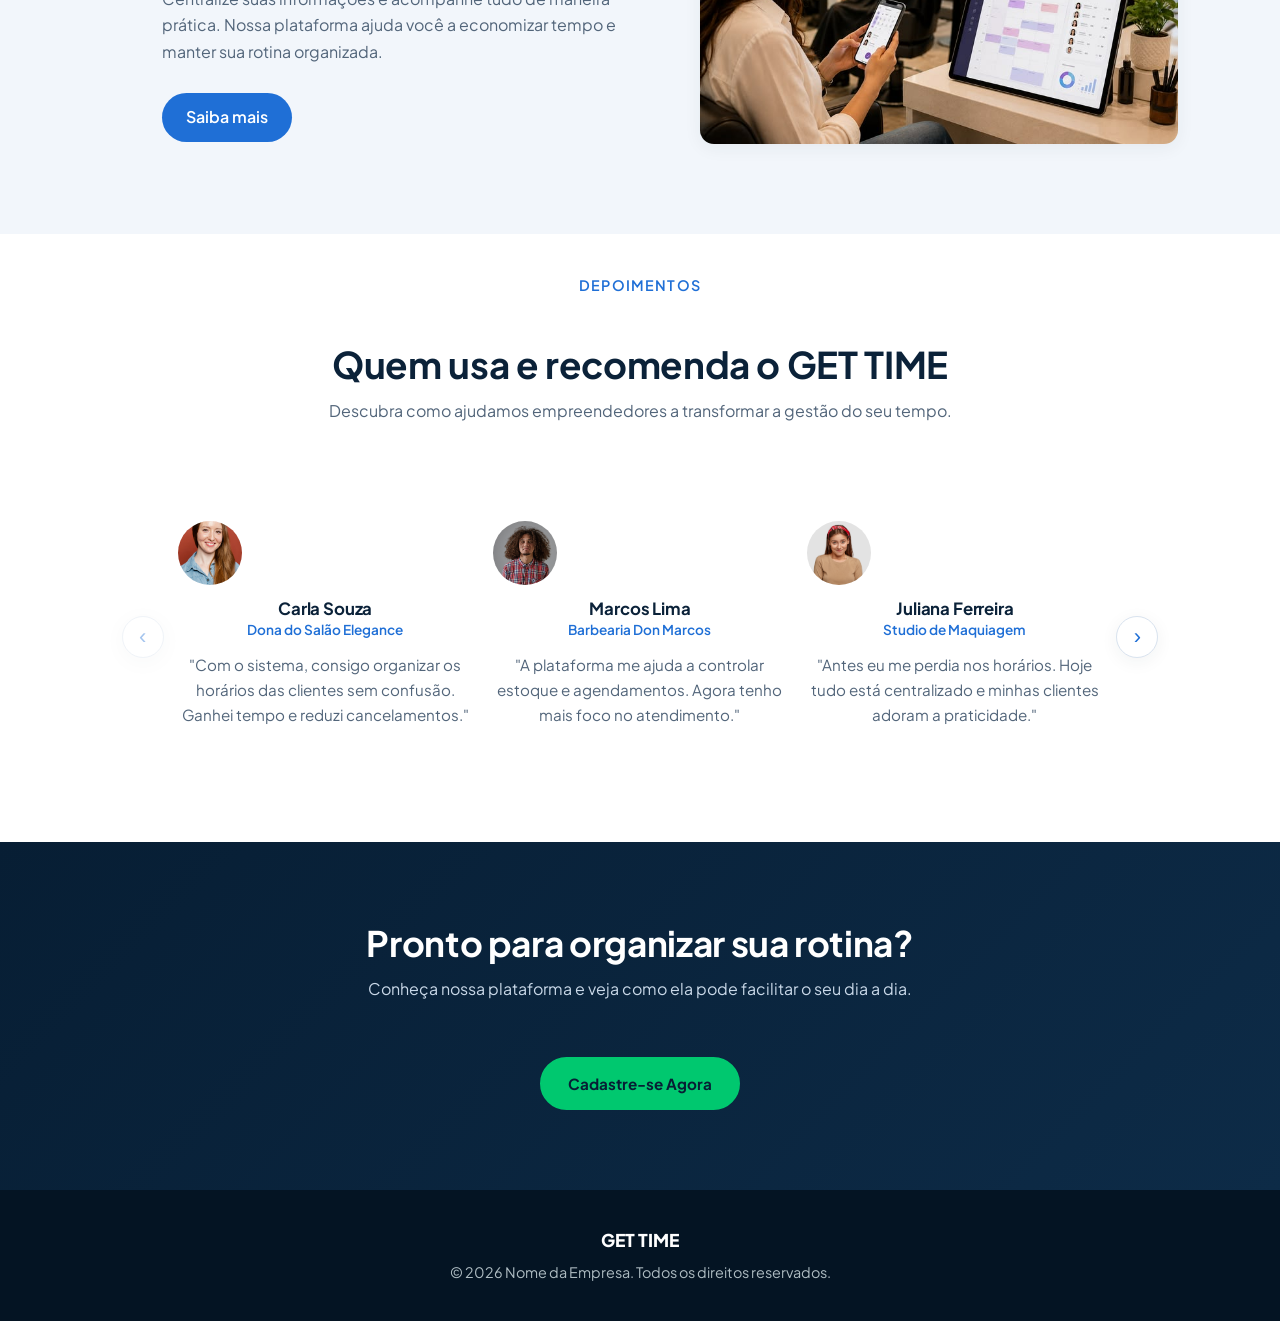
==== commit 2d429591: "Atualização css e index" ====
--- a/index.html
+++ b/index.html
@@ -4,7 +4,7 @@
 <head>
     <meta charset="UTF-8">
     <meta name="viewport" content="width=device-width, initial-scale=1.0">
-    <title>Nome da Empresa</title>
+    <title>GET TIME - INÍCIO</title>
     <link rel="stylesheet" href="css/stylesIndex.css">
 </head>
 
@@ -15,7 +15,6 @@
     ========================== -->
     <header class="topo">
         <div class="logo">
-            <a href="index.html">
                 <a href="index.html">GET<BR> TIME</a>
             </a>
         </div>
@@ -143,7 +142,7 @@
   <section class="avaliacoes" id="avaliacoes" style="scroll-margin-top: 90px;">
   <p class="subtitulo">DEPOIMENTOS</p>
   <h2>Quem usa e recomenda o GET TIME</h2>
-  <p>Descubra como ajudamos empreendedores a transformar a gestão do seu tempo.</p>
+  <p>Descubra como ajudamos empreendedores a transformar a gestão do seu tempo.</p><br><br>
 
   <div class="carousel-container">
     <button class="carousel-btn prev">‹</button>
@@ -193,7 +192,14 @@
     </div>
 
     <button class="carousel-btn next">›</button>
+    
+
   </div>
+
+        
+     </div>
+
+
 </section>
 
  <!-- =========================
--- a/css/stylesIndex.css
+++ b/css/stylesIndex.css
@@ -230,7 +230,8 @@
 .avaliacoes {
   text-align: center;
   background: var(--superficie);
-  padding: 90px 8%;
+ padding: 40px 8% 90px; 
+ 
 }
 
 .avaliacoes h2 { font-size: clamp(1.7rem, 3vw, 2.3rem); margin-bottom: 12px; }
@@ -238,15 +239,22 @@
 
 .carousel-container { position: relative; width: 86%; margin: 0 auto; }
 
-.carousel-track { display: flex; overflow: hidden; gap: 20px; }
+.carousel-track {
+  display: flex;
+  gap: 20px;
+  overflow-x: auto;
+  scroll-snap-type: x mandatory;
+  scroll-behavior: smooth;
+  scrollbar-width: none;          /* Firefox */
+  -webkit-overflow-scrolling: touch;
+}
+
+.carousel-track::-webkit-scrollbar { display: none; } /* Chrome/Safari */
 
 .card {
   flex: 0 0 calc((100% - 40px) / 3);
-  background: var(--fundo);
-  border: 1px solid var(--linha);
-  border-radius: var(--raio);
-  padding: 28px 24px;
-  text-align: left;
+  scroll-snap-align: start;
+  /* o resto do seu .card continua igual */
 }
 
 .card img {
@@ -283,6 +291,9 @@
 .carousel-btn:disabled { cursor: not-allowed; opacity: 0.4; }
 .carousel-btn.prev { left: -56px; }
 .carousel-btn.next { right: -56px; }
+
+
+
 
 /* =========================
    CHAMADA FINAL
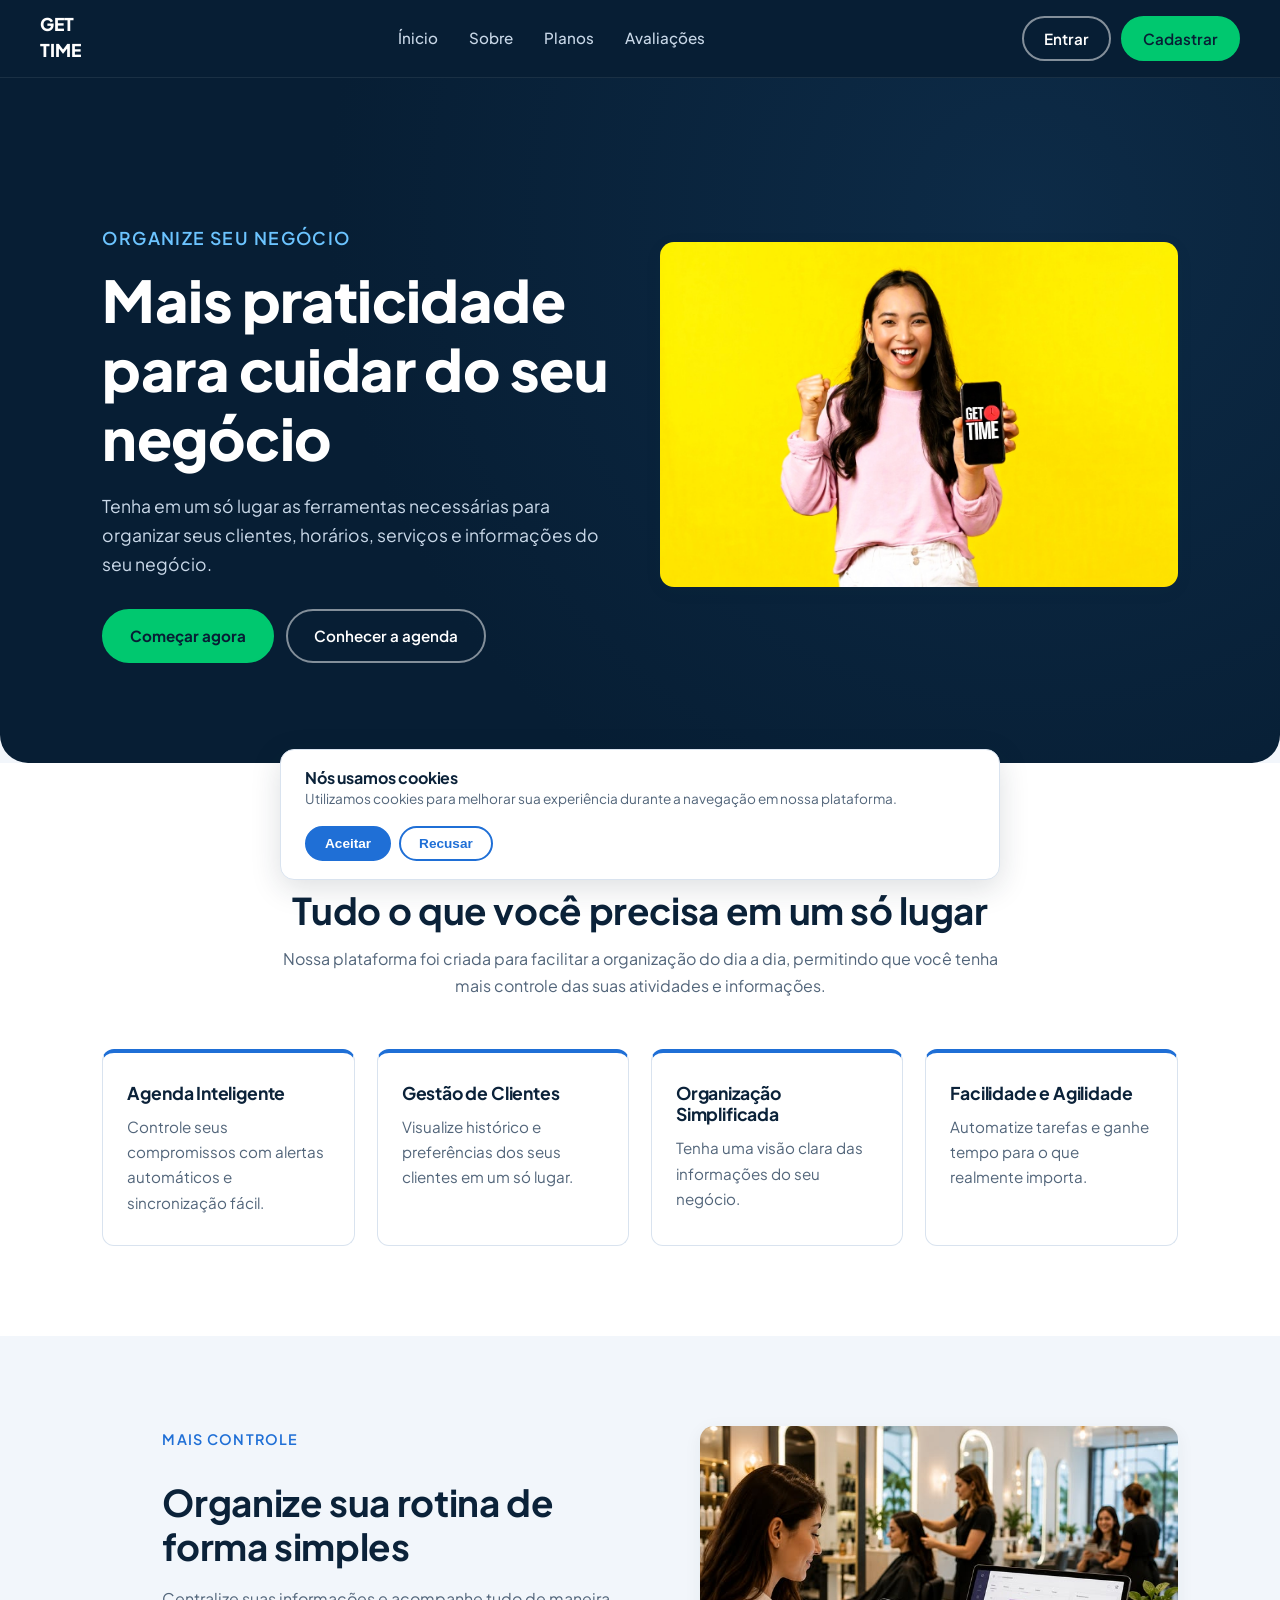
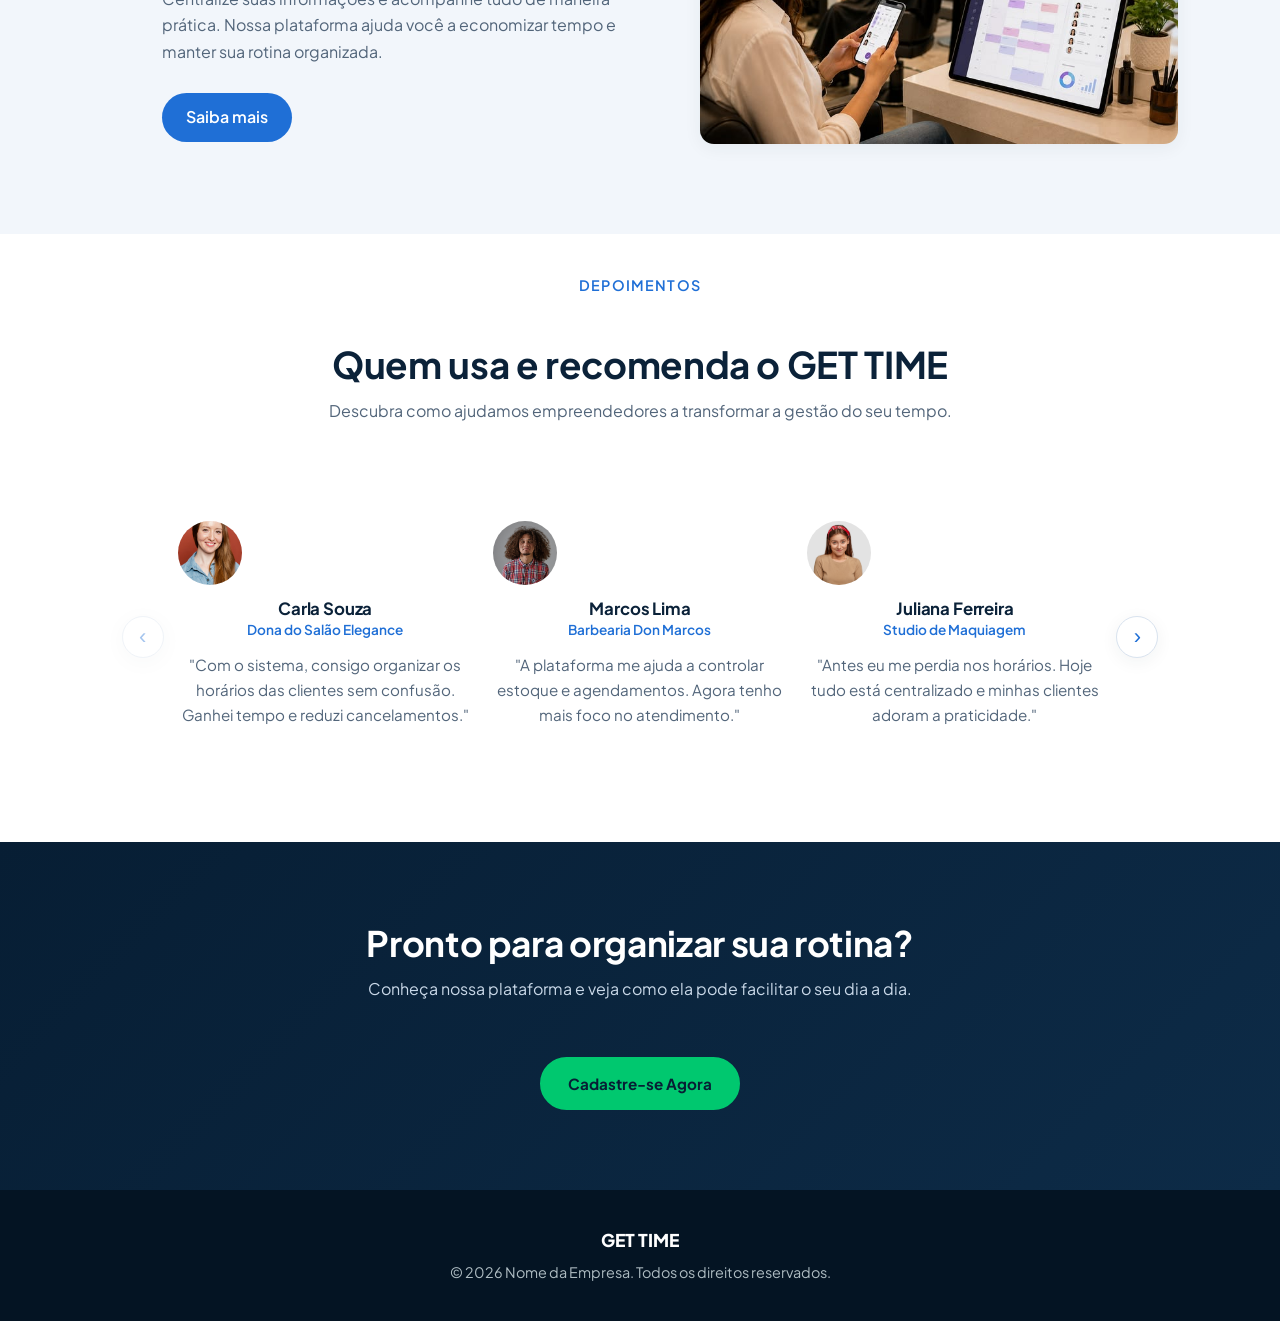
==== commit 0dec2d3d: "Ajustes na página sobre e imagens" ====
--- a/index.html
+++ b/index.html
@@ -66,6 +66,10 @@
             </div>
             <div class="banner-img">
                 <!-- imagem1 -->
+
+                <!-- Para usar uma foto:  -->
+            
+            <div class="sobre-img"><img src="img/mostraCelularAmarelo.jpg" alt="agendamento sobre"></div> 
             </div>
         </section>
 
@@ -256,7 +260,7 @@
 
 
     <!-- Todo o JavaScript do site está reunido em um único arquivo -->
-    <script src="js/script.js"></script>
+    <script src="js/index.js"></script>
 </body>
 
 </html>
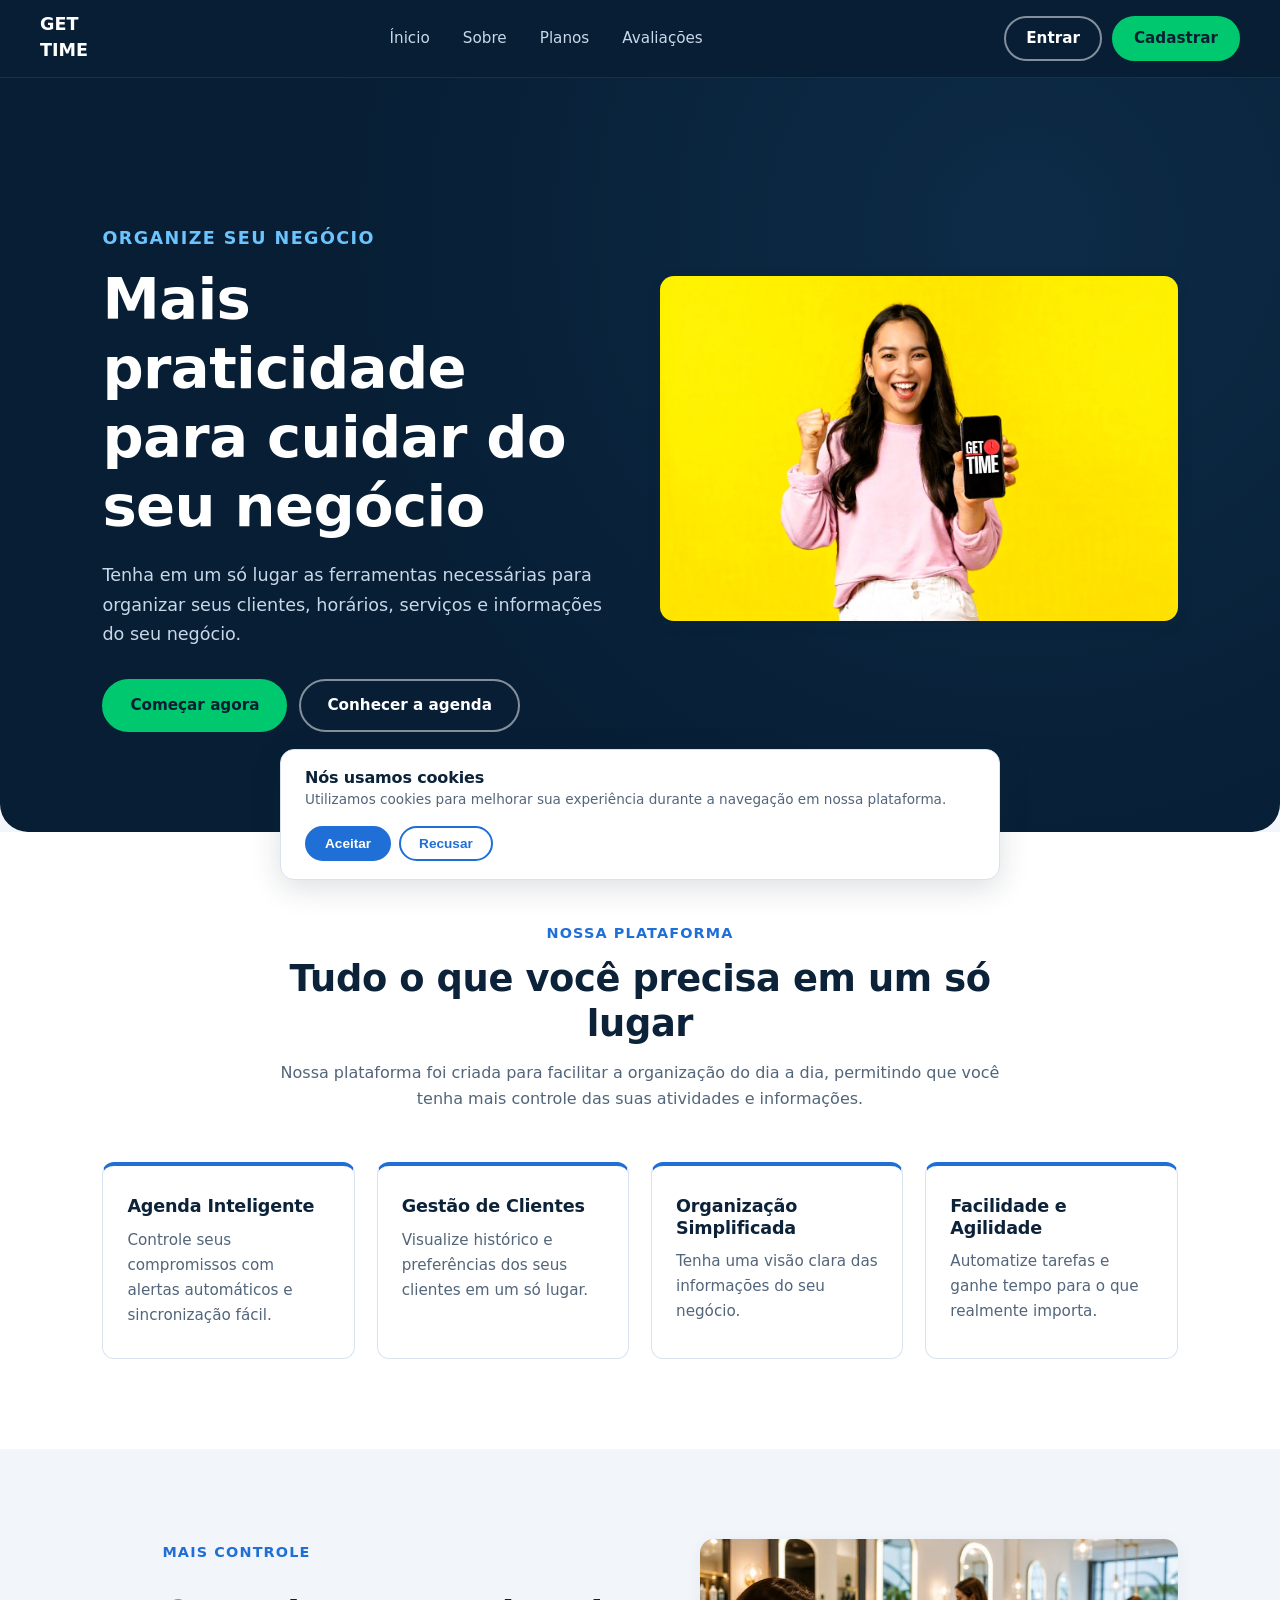
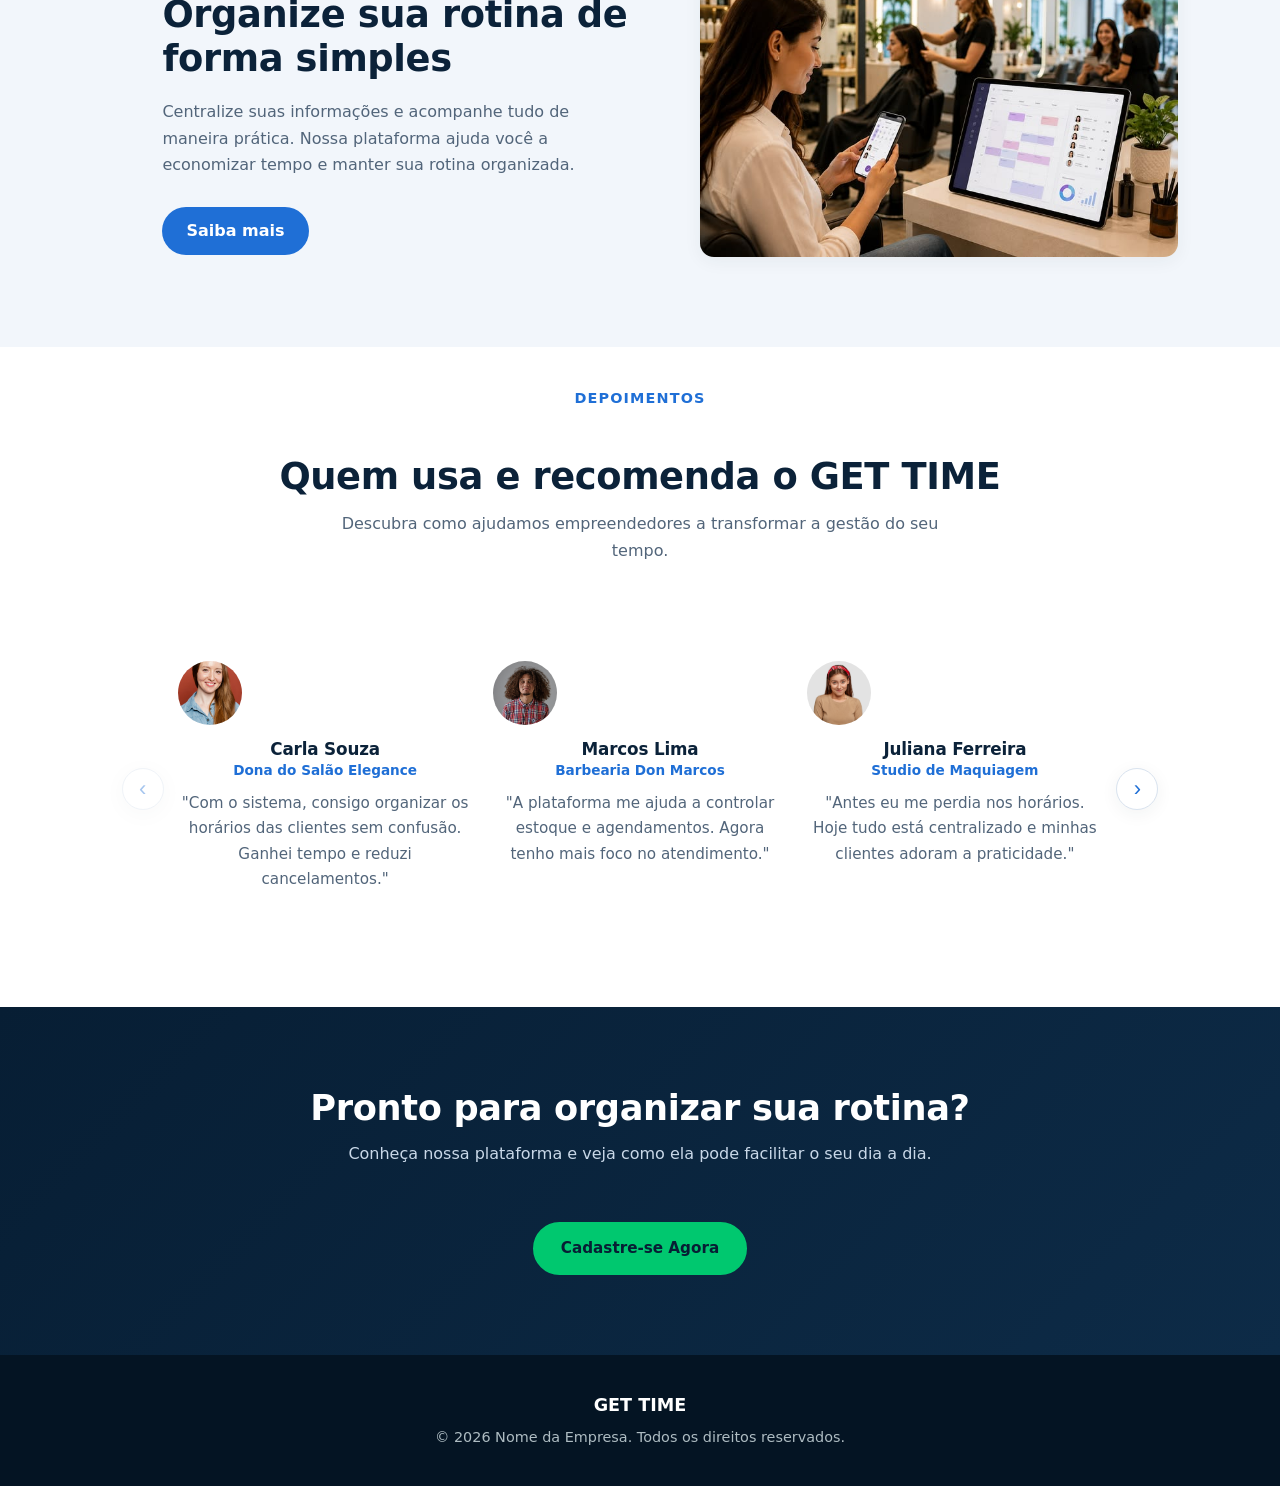
==== commit e97757a6: "atualização 19/10/26" ====
--- a/index.html
+++ b/index.html
@@ -9,6 +9,14 @@
 </head>
 
 <body>
+
+    <!-- =========================
+         TELA DE ABERTURA (INTRO) - para testar; pode apagar este bloco, o CSS e o intro.js depois
+    ========================== -->
+    <div id="intro" class="intro">
+        <img src="img/logo-intro.png" alt="GET TIME - Organize seu negócio">
+    </div>
+
 
     <!-- =========================
          CABEÇALHO / MENU
@@ -216,15 +224,8 @@
         </section>
 
     </main>
-
-
-
-
   </div>
 </section>
-
-
-
 
     <!-- =========================
          RODAPÉ
@@ -261,6 +262,7 @@
 
     <!-- Todo o JavaScript do site está reunido em um único arquivo -->
     <script src="js/index.js"></script>
+    <script src="js/intro.js"></script>
 </body>
 
 </html>
--- a/css/stylesIndex.css
+++ b/css/stylesIndex.css
@@ -1,8 +1,8 @@
-/* @import url('https://fonts.googleapis.com/css2?family=Montserrat:wght@300;400;500;600;700&display=swap'); */
-
-@import url('https://fonts.googleapis.com/css2?family=Bebas+Neue&display=swap');
-
-@import url('https://fonts.googleapis.com/css2?family=Plus+Jakarta+Sans:wght@400;500;600;700;800&display=swap');
+@import url('https://fonts.googleapis.com/css2?family=Montserrat:wght@300;400;500;600;700&display=swap');
+
+/* @import url('https://fonts.googleapis.com/css2?family=Bebas+Neue&display=swap');
+
+@import url('https://fonts.googleapis.com/css2?family=Plus+Jakarta+Sans:wght@400;500;600;700;800&display=swap'); */
 
 /* =========================
    PALETA E BASE
@@ -432,4 +432,51 @@
 .chamada .botao.primario:hover { background: var(--cta-escuro); border-color: var(--cta-escuro); }
 
 /* Rodapé */
-.rodape { background: #041423; }+.rodape { background: #041423; }
+
+
+/* =========================================================
+   TELA DE ABERTURA (INTRO) - teste
+   Para remover: apague este bloco inteiro
+========================================================= */
+.intro {
+  position: fixed;
+  inset: 0;
+  z-index: 9999;
+  display: flex;
+  align-items: center;
+  justify-content: center;
+  overflow: hidden;
+  background: #012441; /* mesmo azul do fundo da logo */
+  transition: transform 0.9s ease, opacity 0.9s ease;
+}
+
+.intro img {
+  flex-shrink: 0;
+  width: 100%;
+  height: 100%;
+  max-width: none;
+  object-fit: cover;
+  animation: intro-entrar 1.1s ease both;
+}
+
+/* Celular / tela em pé: aumenta a imagem para a logo aparecer grande, sem cortar */
+@media (max-aspect-ratio: 1/1) {
+  .intro img {
+    width: 250vw;
+    height: auto;
+    object-fit: contain;
+  }
+}
+
+.intro.sair {
+  transform: translateY(-100%);
+  opacity: 0;
+}
+
+body.intro-ativa { overflow: hidden; }
+
+@keyframes intro-entrar {
+  from { opacity: 0; transform: scale(0.96); }
+  to   { opacity: 1; transform: scale(1); }
+}
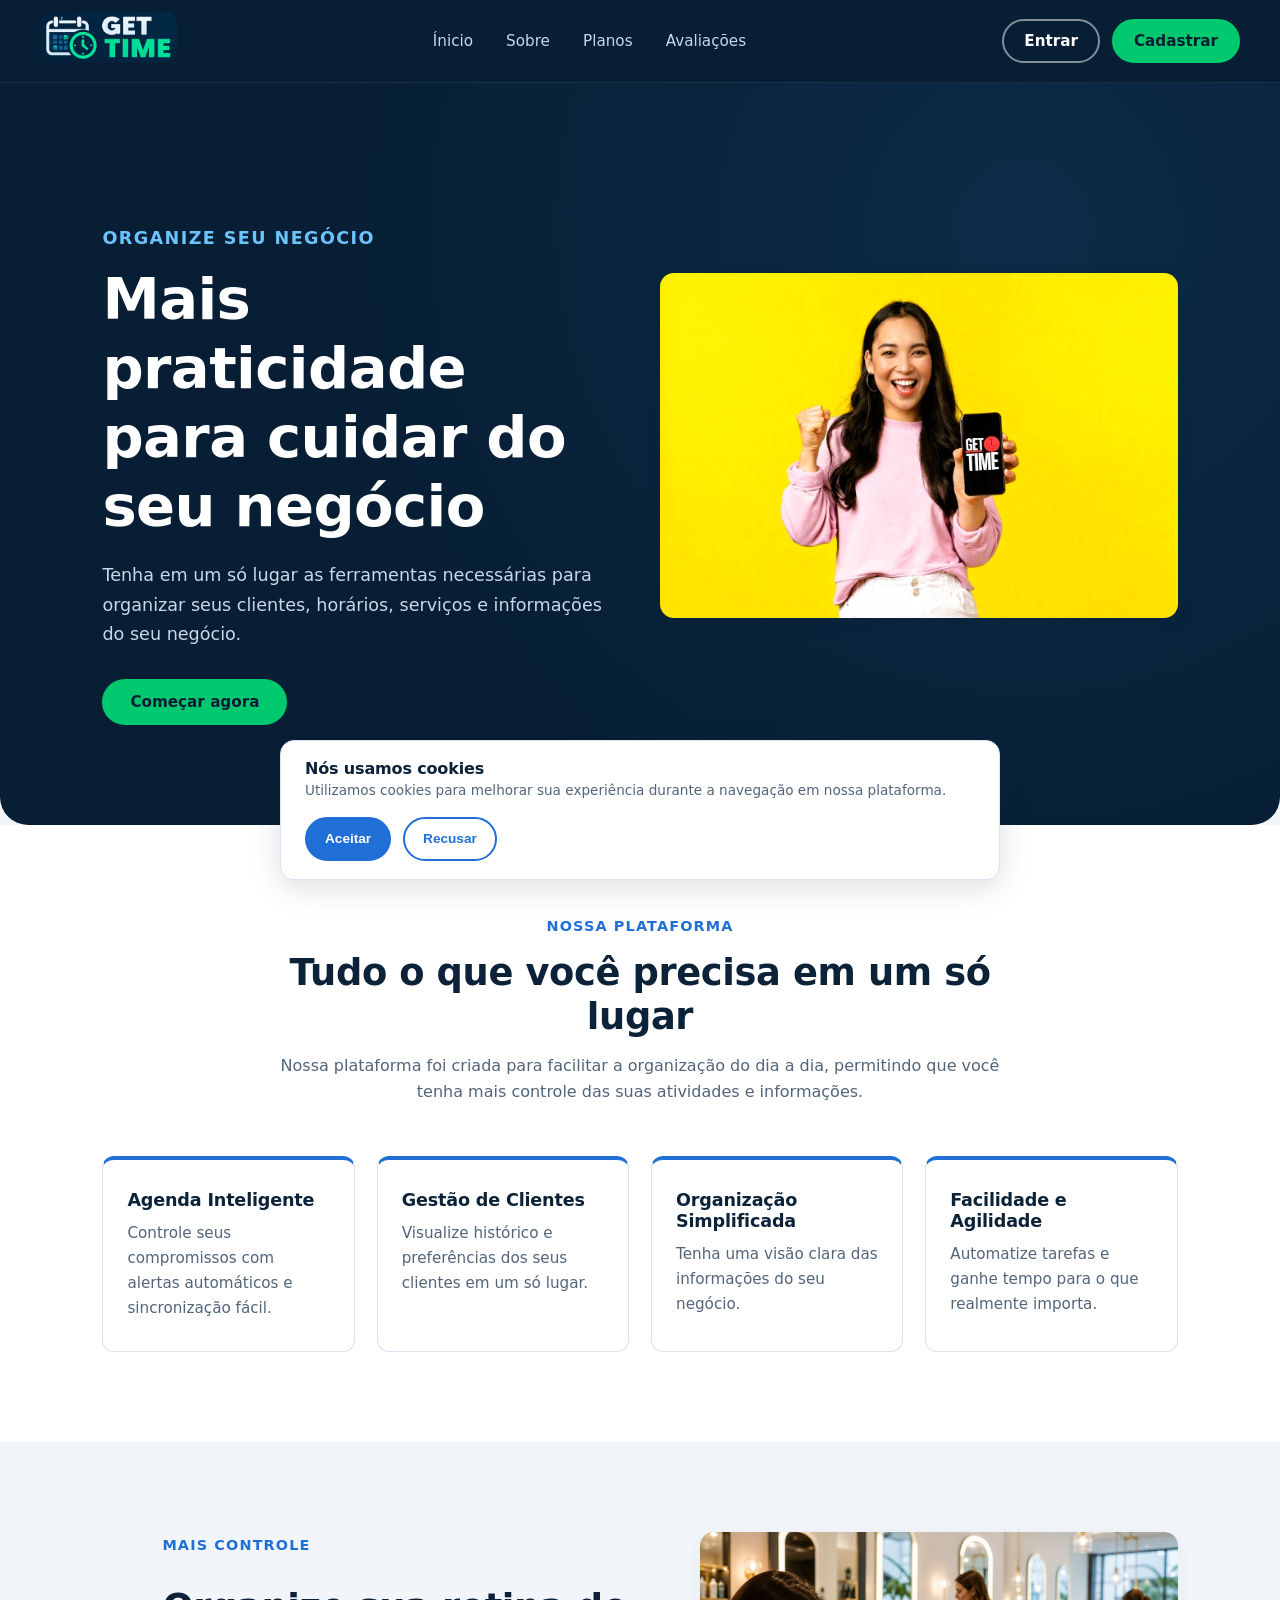
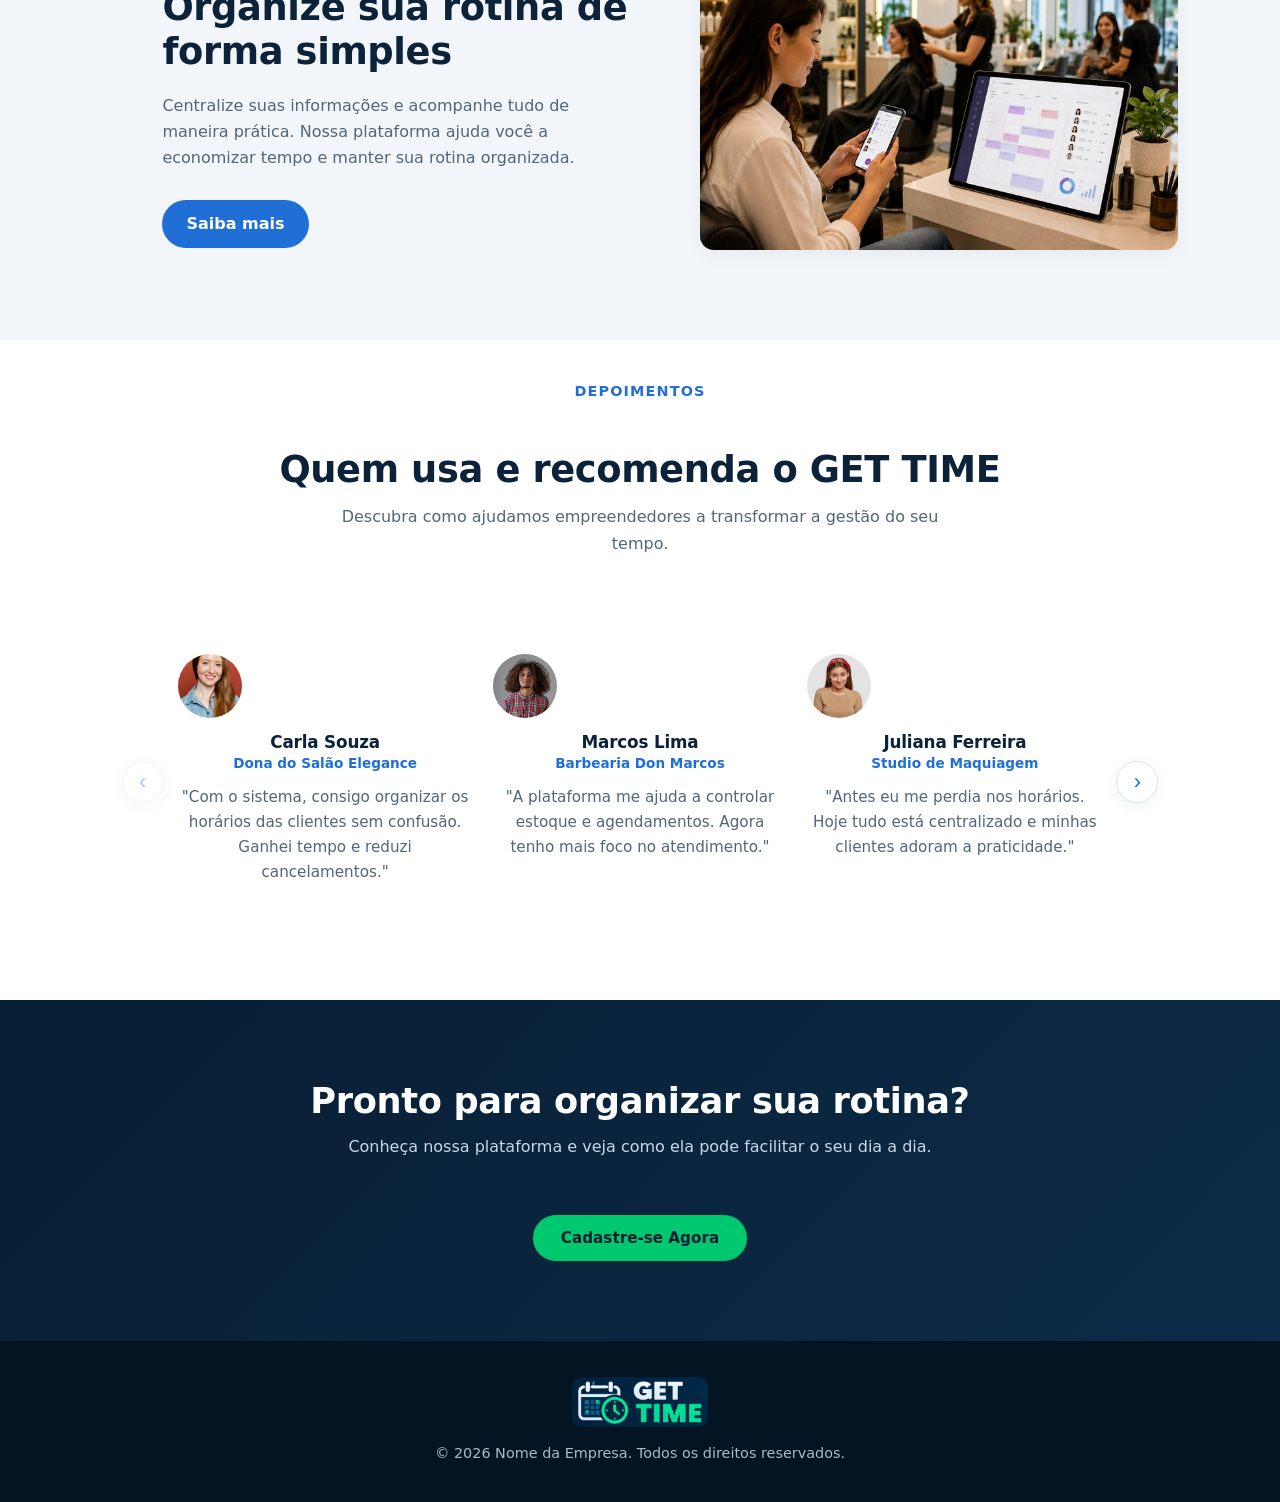
==== commit fd0e27f2: "ATUALIZAÇÃO 25/10/26" ====
--- a/index.html
+++ b/index.html
@@ -6,6 +6,12 @@
     <meta name="viewport" content="width=device-width, initial-scale=1.0">
     <title>GET TIME - INÍCIO</title>
     <link rel="stylesheet" href="css/stylesIndex.css">
+    <style>
+        /* Botões alinhados: mesma altura e centralizados */
+        .banner-acoes, .menu-acoes, .cookies-acoes { display: flex; align-items: center; gap: 12px; flex-wrap: wrap; }
+        .botao { display: inline-flex; align-items: center; justify-content: center; box-sizing: border-box; min-height: 44px; text-align: center; line-height: 1.2; }
+        .logo a { line-height: 1.05; }
+    </style>
 </head>
 
 <body>
@@ -23,8 +29,7 @@
     ========================== -->
     <header class="topo">
         <div class="logo">
-                <a href="index.html">GET<BR> TIME</a>
-            </a>
+                <a href="index.html" style="display:inline-block;line-height:0"><img class="logo-img" src="[data-uri]" alt="GET TIME" width="137" height="50" style="height:50px;width:auto;display:block;border-radius:10px"></a>
         </div>
 
 
@@ -38,12 +43,6 @@
                 <a href="planos.html">Planos</a>
                 <a href="#avaliacoes">Avaliações</a>
             </nav>
-            <!-- <nav>
-        <a href="#">Dashboard</a>
-        <a href="agenda.html">Agenda</a>
-        <a href="#">Financeiro</a>
-        <a href="#">Administração</a>
-    </nav> -->
 
         </aside>
 
@@ -69,7 +68,6 @@
                 </p>
                 <div class="banner-acoes">
                     <a href="cadastro.html?modo=cadastro" class="botao primario">Começar agora</a>
-                    <a href="agenda.html" class="botao secundario">Conhecer a agenda</a>
                 </div>
             </div>
             <div class="banner-img">
@@ -231,13 +229,12 @@
          RODAPÉ
     ========================== -->
     <footer class="rodape">
-        <div class="rodape-logo">GET TIME</div>
+        <div class="rodape-logo"><span style="display:inline-block;line-height:0"><img class="logo-img" src="[data-uri]" alt="GET TIME" width="137" height="50" style="height:50px;width:auto;display:block;border-radius:10px"></span></div>
 
         <!-- <nav class="rodape-links">
             <a href="index.html">Início</a>
             <a href="sobre.html">Sobre</a>
             <a href="planos.html">Planos</a>
-            <a href="agenda.html">Agenda</a>
         </nav> -->
 
         <p class="rodape-texto">&copy; 2026 Nome da Empresa. Todos os direitos reservados.</p>
